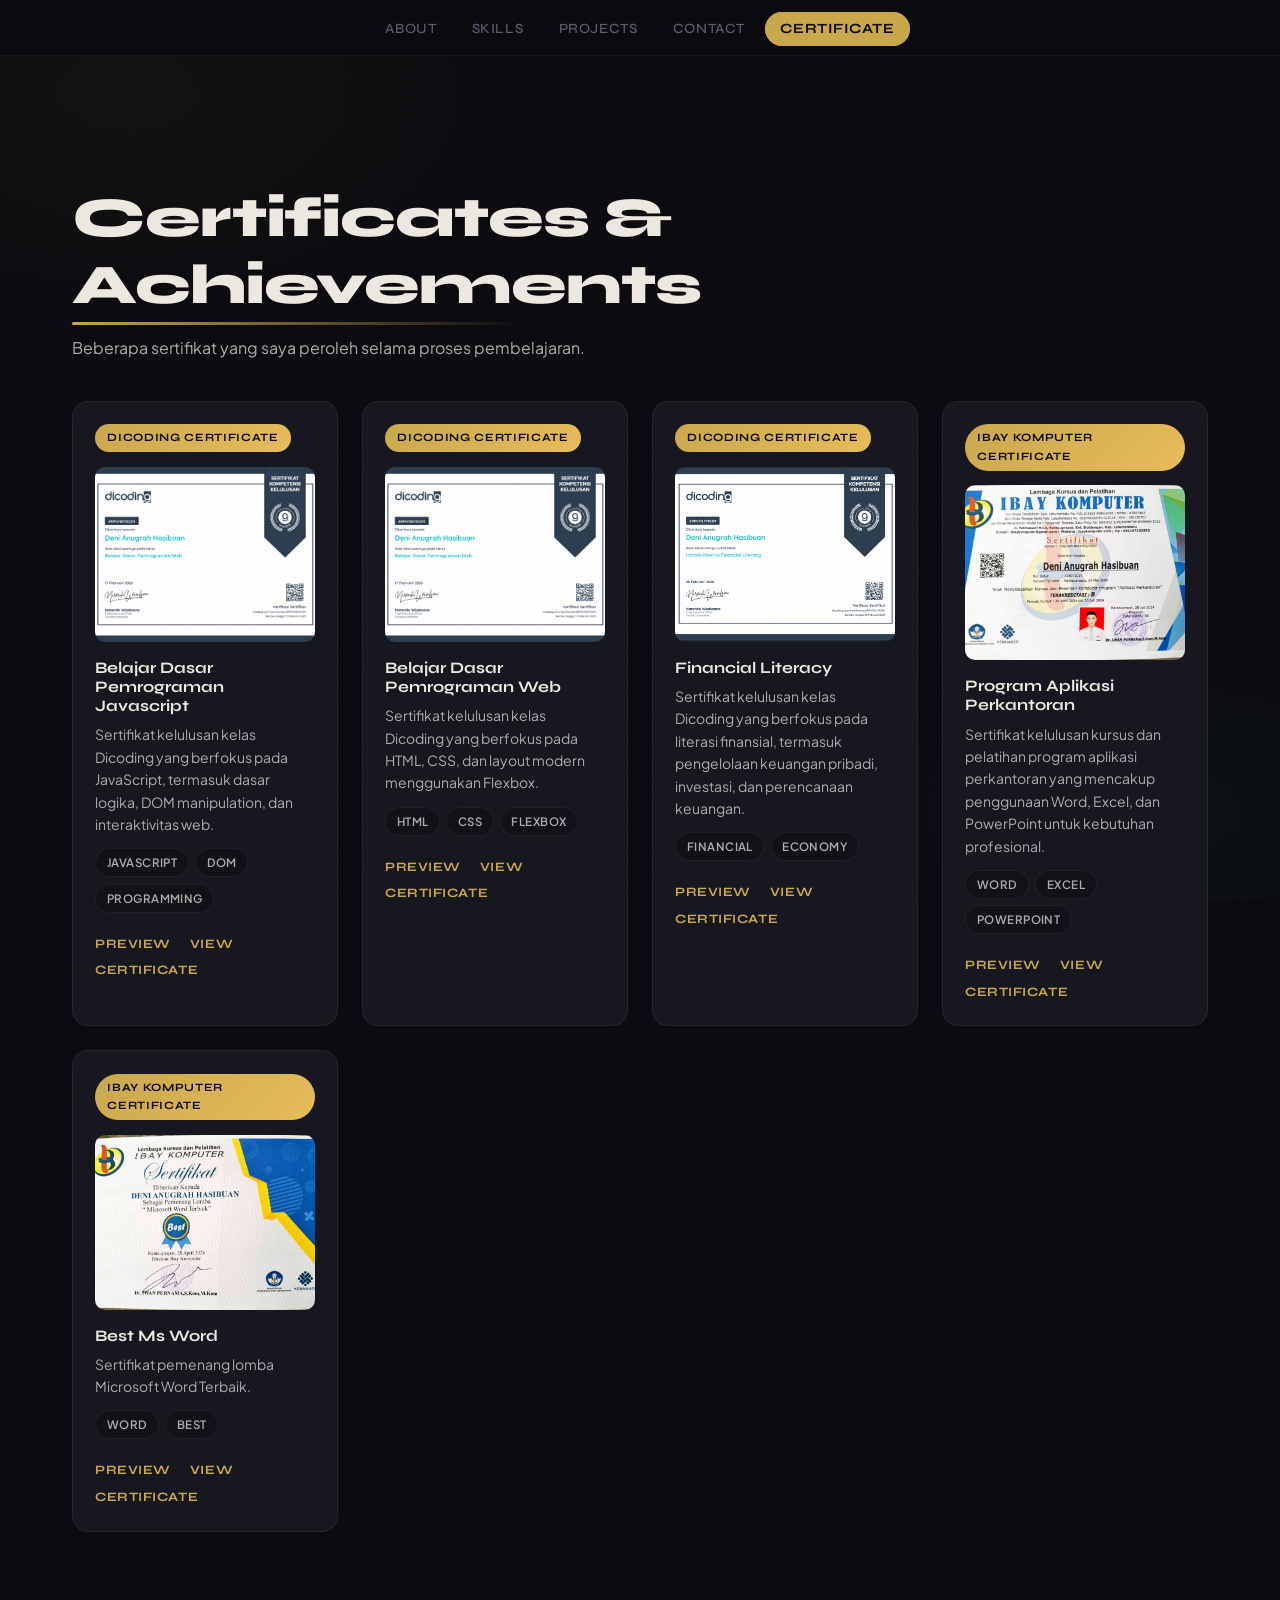
==== certificate.html @ 4c640ea8 "undo" ====
<!DOCTYPE html>
<html lang="id">
  <head>
    <meta charset="utf-8" />
    <meta name="viewport" content="width=device-width, initial-scale=1.0" />
    <title>Certificate | Deni</title>
    <link rel="stylesheet" href="css/app.css" />
    <link rel="preconnect" href="https://fonts.googleapis.com">
    <link rel="preconnect" href="https://fonts.gstatic.com" crossorigin>
    <link href="https://fonts.googleapis.com/css2?family=Syne:wght@400;500;600;700;800&family=Plus+Jakarta+Sans:wght@300;400;500;600&display=swap" rel="stylesheet">
    <link rel="stylesheet" href="https://cdnjs.cloudflare.com/ajax/libs/font-awesome/5.15.4/css/all.min.css">
  </head>
  <body>
    <header class="navbar-wrapper">
      <div class="navbar-container">
        <nav class="nav-list">
          <ul>
            <li><a href="index.html">About</a></li>
            <li><a href="skills.html">Skills</a></li>
            <li><a href="projects.html">Projects</a></li>
            <li><a href="contact.html">Contact</a></li>
            <li><a href="certificate.html" class="active">Certificate</a></li>
          </ul>
        </nav>
      </div>
    </header>

    <main>
      <section class="certificates">
        <h2>Certificates &amp; Achievements</h2>
        <p class="section-desc">
          Beberapa sertifikat yang saya peroleh selama proses pembelajaran.
        </p>

        <div class="certificate-container">

          <div class="certificate-card">
            <span class="certificate-badge">Dicoding Certificate</span>
            <img src="img/webdasar.png" alt="Certificate Preview">
            <h3>Belajar Dasar Pemrograman Javascript</h3>
            <p>Sertifikat kelulusan kelas Dicoding yang berfokus pada JavaScript, termasuk dasar logika, DOM manipulation, dan interaktivitas web.</p>
            <div class="certificate-tags">
              <span>JavaScript</span><span>DOM</span><span>Programming</span>
            </div>
            <div class="certificate-links">
              <a href="img/js.png" class="preview-btn">Preview</a>
              <a href="https://drive.google.com/file/d/1rXgmAKYV36vcURq58FsbIqPUbqJg4iiN/view?usp=drive_link" target="_blank">View Certificate</a>
            </div>
          </div>

          <div class="certificate-card">
            <span class="certificate-badge">Dicoding Certificate</span>
            <img src="img/webdasar.png" alt="Certificate Preview">
            <h3>Belajar Dasar Pemrograman Web</h3>
            <p>Sertifikat kelulusan kelas Dicoding yang berfokus pada HTML, CSS, dan layout modern menggunakan Flexbox.</p>
            <div class="certificate-tags">
              <span>HTML</span><span>CSS</span><span>Flexbox</span>
            </div>
            <div class="certificate-links">
              <a href="img/webdasar.png" class="preview-btn">Preview</a>
              <a href="https://drive.google.com/file/d/1mfaES-LrSpHyaM1gGZQ5fhZFaLqU7b7v/view?usp=drive_link" target="_blank">View Certificate</a>
            </div>
          </div>

          <div class="certificate-card">
            <span class="certificate-badge">Dicoding Certificate</span>
            <img src="img/finansial.png" alt="Certificate Preview">
            <h3>Financial Literacy</h3>
            <p>Sertifikat kelulusan kelas Dicoding yang berfokus pada literasi finansial, termasuk pengelolaan keuangan pribadi, investasi, dan perencanaan keuangan.</p>
            <div class="certificate-tags">
              <span>Financial</span><span>Economy</span>
            </div>
            <div class="certificate-links">
              <a href="img/finansial.png" class="preview-btn">Preview</a>
              <a href="https://drive.google.com/file/d/183cZ3pw1QHIpmHFEaImYPlVBOEbIl8Od/view?usp=drive_link" target="_blank">View Certificate</a>
            </div>
          </div>

          <div class="certificate-card">
            <span class="certificate-badge">Ibay Komputer Certificate</span>
            <img src="img/ibay.jpeg" alt="Certificate Preview">
            <h3>Program Aplikasi Perkantoran</h3>
            <p>Sertifikat kelulusan kursus dan pelatihan program aplikasi perkantoran yang mencakup penggunaan Word, Excel, dan PowerPoint untuk kebutuhan profesional.</p>
            <div class="certificate-tags">
              <span>Word</span><span>Excel</span><span>PowerPoint</span>
            </div>
            <div class="certificate-links">
              <a href="img/ibay.jpeg" class="preview-btn">Preview</a>
              <a href="https://drive.google.com/file/d/1mfaES-LrSpHyaM1gGZQ5fhZFaLqU7b7v/view?usp=drive_link" target="_blank">View Certificate</a>
            </div>
          </div>

          <div class="certificate-card">
            <span class="certificate-badge">Ibay Komputer Certificate</span>
            <img src="img/word.jpeg" alt="Certificate Preview">
            <h3>Best Ms Word</h3>
            <p>Sertifikat pemenang lomba Microsoft Word Terbaik.</p>
            <div class="certificate-tags">
              <span>Word</span><span>Best</span>
            </div>
            <div class="certificate-links">
              <a href="img/word.jpeg" class="preview-btn">Preview</a>
              <a href="https://drive.google.com/file/d/1YjQuVKYsN7sG2i11h0SEg3BwDkLAnqAS/view?usp=drive_link" target="_blank">View Certificate</a>
            </div>
          </div>

        </div>
      </section>
    </main>

    <!-- MODAL CERTIFICATE PREVIEW -->
    <div class="certificate-modal" id="certificateModal">
      <div class="modal-overlay"></div>
      <div class="modal-content">
        <span class="modal-close">&times;</span>
        <img id="modalImage" src="" alt="Certificate Preview">
      </div>
    </div>

    <script>
      window.addEventListener("scroll", () => {
        document.querySelector(".navbar-wrapper")
          .classList.toggle("scrolled", window.scrollY > 10);
      });

      const modal       = document.getElementById("certificateModal");
      const modalImg    = document.getElementById("modalImage");
      const previewBtns = document.querySelectorAll(".preview-btn");
      const closeBtn    = document.querySelector(".modal-close");
      const overlay     = document.querySelector(".modal-overlay");

      previewBtns.forEach(btn => {
        btn.addEventListener("click", function(e) {
          e.preventDefault();
          modalImg.src = this.getAttribute("href");
          modal.classList.add("show");
        });
      });

      function closeModal() { modal.classList.remove("show"); }
      closeBtn.addEventListener("click", closeModal);
      overlay.addEventListener("click", closeModal);
      document.addEventListener("keydown", e => { if (e.key === "Escape") closeModal(); });
    </script>
  </body>
</html>
---- css/app.css ----
/* ============================================================
   DARK EDITORIAL PORTFOLIO — Deni Anugrah
   Theme : Dark Studio × Warm Gold × Artistic
   Fonts : Syne (display) + Plus Jakarta Sans (body)
============================================================ */

/* ── CSS VARIABLES ── */
:root {
  --bg:           #0b0b10;
  --surface:      #111118;
  --card:         #17171f;
  --card-hover:   #1e1e28;
  --border:       rgba(255,255,255,0.06);
  --border-acc:   rgba(201,168,76,0.35);
  --accent:       #c9a84c;
  --accent-dim:   rgba(201,168,76,0.08);
  --accent-glow:  rgba(201,168,76,0.18);
  --teal:         #4fd1c5;
  --teal-dim:     rgba(79,209,197,0.08);
  --text:         #ece8df;
  --text-body:    #b0acaa;
  --muted:        #5e5e72;
  --white:        #ffffff;
  --radius-sm:    10px;
  --radius:       16px;
  --radius-lg:    24px;
  --ease:         cubic-bezier(0.4, 0, 0.2, 1);
  --transition:   0.3s var(--ease);
  --shadow-card:  0 4px 24px rgba(0,0,0,0.45);
  --shadow-hover: 0 16px 48px rgba(0,0,0,0.6), 0 0 0 1px var(--border-acc);
}

/* ── RESET ── */
*, *::before, *::after {
  box-sizing: border-box;
  margin: 0;
  padding: 0;
}

/* ── BASE ── */
html {
  scroll-behavior: smooth;
}

body {
  font-family: 'Plus Jakarta Sans', sans-serif;
  background-color: var(--bg);
  color: var(--text);
  line-height: 1.65;
  min-height: 100vh;
  display: flex;
  flex-direction: column;
  position: relative;
  overflow-x: hidden;
}

/* Background atmospheric glow */
body::before {
  content: "";
  position: fixed;
  inset: 0;
  background:
    radial-gradient(ellipse 60% 50% at 10% 10%, rgba(201,168,76,0.05) 0%, transparent 60%),
    radial-gradient(ellipse 50% 40% at 90% 90%, rgba(79,209,197,0.04) 0%, transparent 55%);
  pointer-events: none;
  z-index: 0;
}

body::after {
  content: "";
  position: fixed;
  inset: 0;
  background-image: url("data:image/svg+xml,%3Csvg width='200' height='200' xmlns='http://www.w3.org/2000/svg'%3E%3Cfilter id='noise'%3E%3CfeTurbulence type='fractalNoise' baseFrequency='0.85' numOctaves='4' stitchTiles='stitch'/%3E%3C/filter%3E%3Crect width='100%25' height='100%25' filter='url(%23noise)' opacity='0.025'/%3E%3C/svg%3E");
  pointer-events: none;
  z-index: 0;
  opacity: 0.4;
}

/* ── TYPOGRAPHY ── */
h1, h2, h3, h4 {
  font-family: 'Syne', sans-serif;
  color: var(--text);
  line-height: 1.2;
}

a {
  color: inherit;
  text-decoration: none;
}

img {
  display: block;
  max-width: 100%;
}

/* ── NAVBAR ── */
header.navbar-wrapper {
  position: sticky;
  top: 0;
  z-index: 9999;
  background: rgba(11,11,16,0.80);
  backdrop-filter: blur(20px);
  -webkit-backdrop-filter: blur(20px);
  border-bottom: 1px solid var(--border);
  transition: box-shadow var(--transition), border-color var(--transition);
}

header.navbar-wrapper.scrolled {
  border-bottom-color: rgba(201,168,76,0.12);
  box-shadow: 0 8px 32px rgba(0,0,0,0.5);
}

.navbar-container {
  width: 100%;
  max-width: 1200px;
  margin-inline: auto;
  padding: 0.9rem 2rem;
  display: flex;
  justify-content: center;
  align-items: center;
}

.nav-list ul {
  display: flex;
  gap: 0.3rem;
  list-style: none;
  flex-wrap: wrap;
  justify-content: center;
}

.nav-list li a {
  font-family: 'Syne', sans-serif;
  font-size: 0.88rem;
  font-weight: 500;
  letter-spacing: 0.04em;
  text-transform: uppercase;
  color: var(--muted);
  padding: 0.45rem 0.9rem;
  border-radius: 999px;
  border: 1px solid transparent;
  transition: all var(--transition);
}

.nav-list li a:hover {
  color: var(--accent);
  border-color: var(--border-acc);
  background: var(--accent-dim);
}

.nav-list li a.active {
  color: var(--bg);
  background: var(--accent);
  border-color: var(--accent);
  font-weight: 700;
}

/* ── MAIN LAYOUT ── */
main {
  flex: 1;
  width: 100%;
  max-width: 1200px;
  margin-inline: auto;
  padding: 2rem 2rem 4rem;
  padding-top: 5rem;
  position: relative;
  z-index: 1;
}

/* ── SECTION HEADERS ── */
.section-title {
  display: inline-block;
}

.projects h2,
.skills h2,
.contact h2,
.certificates h2 {
  font-family: 'Syne', sans-serif;
  font-size: clamp(2.4rem, 5vw, 3.5rem);
  font-weight: 800;
  letter-spacing: -0.02em;
  color: var(--text);
  margin-bottom: 0.4rem;
  position: relative;
  display: inline-block;
}

.projects h2::after,
.skills h2::after,
.contact h2::after,
.certificates h2::after {
  content: "";
  position: absolute;
  left: 0;
  bottom: -6px;
  width: 40%;
  height: 3px;
  background: linear-gradient(90deg, var(--accent), transparent);
  border-radius: 2px;
}


/* ── HERO SECTION ── */
.content {
  display: flex;
  align-items: center;
  gap: 4rem;
  min-height: 75vh;
  padding-block: 2rem;
}

.content-description {
  flex: 1.1;
  display: flex;
  flex-direction: column;
  gap: 1.4rem;
  animation: fadeUp 0.8s var(--ease) both;
}

.content-description .title {
  font-family: 'Syne', sans-serif;
  font-size: clamp(2.4rem, 4.5vw, 3.6rem);
  font-weight: 800;
  letter-spacing: -0.03em;
  line-height: 1.1;
  color: var(--text);
}

.content-description .title span {
  display: block;
  font-size: clamp(1.1rem, 2.2vw, 1.45rem);
  font-weight: 500;
  font-family: 'Plus Jakarta Sans', sans-serif;
  color: var(--accent);
  letter-spacing: 0.01em;
  margin-top: 0.5rem;
  padding: 0.4rem 1rem;
  background: var(--accent-dim);
  border: 1px solid var(--border-acc);
  border-radius: var(--radius-sm);
  width: fit-content;
}

.content-description p {
  color: var(--text-body);
  font-size: 1.05rem;
  line-height: 1.75;
  max-width: 480px;
}

.btn-primary {
  display: inline-flex;
  align-items: center;
  gap: 0.6rem;
  padding: 0.8rem 2rem;
  border-radius: var(--radius-sm);
  background: transparent;
  color: var(--accent);
  font-family: 'Syne', sans-serif;
  font-weight: 600;
  font-size: 0.95rem;
  letter-spacing: 0.04em;
  text-transform: uppercase;
  border: 1.5px solid var(--accent);
  transition: all var(--transition);
  width: fit-content;
}

.btn-primary::after {
  content: "→";
  transition: transform var(--transition);
}

.btn-primary:hover {
  background: var(--accent);
  color: var(--bg);
  box-shadow: 0 0 30px var(--accent-glow);
  transform: translateY(-2px);
}

.btn-primary:hover::after {
  transform: translateX(4px);
}

.content-image {
  flex: 0.9;
  display: flex;
  justify-content: center;
  align-items: center;
  animation: fadeUp 0.8s 0.15s var(--ease) both;
}

.content-image img {
  width: 340px;
  height: 340px;
  object-fit: cover;
  border-radius: 40% 60% 55% 45% / 45% 40% 60% 55%;
  border: 2px solid rgba(201,168,76,0.3);
  box-shadow:
    0 0 0 8px rgba(201,168,76,0.05),
    0 0 80px rgba(201,168,76,0.12),
    var(--shadow-card);
  animation: float 6s ease-in-out infinite;
}

@keyframes float {
  0%, 100% { transform: translateY(0px); }
  50%       { transform: translateY(-14px); }
}

@keyframes fadeUp {
  from {
    opacity: 0;
    transform: translateY(28px);
  }
  to {
    opacity: 1;
    transform: translateY(0);
  }
}

/* ── SOCIAL MEDIA SIDEBAR ── */
aside {
  position: fixed;
  right: 0;
  top: 50%;
  transform: translateY(-50%);
  z-index: 100;
}

.social-media ul {
  background: var(--surface);
  border: 1px solid var(--border);
  border-right: none;
  padding: 1rem 0.65rem;
  border-radius: var(--radius-sm) 0 0 var(--radius-sm);
  display: flex;
  flex-direction: column;
  gap: 1.1rem;
  list-style: none;
}

.social-media li a {
  color: var(--muted);
  font-size: 1.15rem;
  transition: color var(--transition);
  display: block;
}

.social-media li a:hover {
  color: var(--accent);
}

/* ── SKILLS SECTION ── */
.skills {
  padding: 3rem 0;
  text-align: center;
}

.skills h2 {
  margin-bottom: 3rem;
}

.skills-container {
  display: grid;
  grid-template-columns: repeat(auto-fit, minmax(220px, 1fr));
  gap: 1.2rem;
  max-width: 1000px;
  margin: auto;
  text-align: left;
}

.skill-card {
  background: var(--card);
  border: 1px solid var(--border);
  border-radius: var(--radius);
  padding: 1.5rem;
  cursor: pointer;
  transition: all var(--transition);
  position: relative;
  overflow: hidden;
}

.skill-card::before {
  content: "";
  position: absolute;
  left: 0;
  top: 0;
  bottom: 0;
  width: 3px;
  background: var(--accent);
  opacity: 0;
  transition: opacity var(--transition);
}

.skill-card:hover {
  background: var(--card-hover);
  border-color: var(--border-acc);
  box-shadow: var(--shadow-hover);
  transform: translateY(-4px);
}

.skill-card:hover::before {
  opacity: 1;
}

.skill-card h3 {
  font-family: 'Syne', sans-serif;
  font-size: 1rem;
  font-weight: 700;
  color: var(--text);
  margin-bottom: 0.5rem;
  letter-spacing: 0.01em;
}

.skill-card p {
  font-size: 0.88rem;
  color: var(--text-body);
  line-height: 1.6;
}

/* ── PROJECTS SECTION ── */
.projects {
  padding: 3rem 0;
  text-align: center;
}

.projects h2 {
  margin-bottom: 3rem;
}

.project-category {
  margin-bottom: 4rem;
  text-align: left;
}

.project-category h3,
.project-category h4 {
  font-family: 'Syne', sans-serif;
  font-size: 1.1rem;
  font-weight: 700;
  letter-spacing: 0.1em;
  text-transform: uppercase;
  color: var(--accent);
  margin-bottom: 1.5rem;
  display: flex;
  align-items: center;
  gap: 0.8rem;
}

.project-category h3::before,
.project-category h4::before {
  content: "";
  display: inline-block;
  width: 28px;
  height: 2px;
  background: var(--accent);
  border-radius: 2px;
  flex-shrink: 0;
}

.projects-container {
  display: grid;
  grid-template-columns: repeat(auto-fit, minmax(260px, 1fr));
  gap: 1.5rem;
  max-width: 1100px;
}

.project-card {
  background: var(--card);
  border: 1px solid var(--border);
  border-radius: var(--radius);
  padding: 1.4rem;
  transition: all var(--transition);
  position: relative;
  overflow: hidden;
  text-align: left;
}

.project-card::after {
  content: "";
  position: absolute;
  inset: 0;
  background: linear-gradient(135deg, var(--accent-dim) 0%, transparent 60%);
  opacity: 0;
  transition: opacity var(--transition);
  pointer-events: none;
}

.project-card:hover {
  border-color: var(--border-acc);
  transform: translateY(-6px);
  box-shadow: var(--shadow-hover);
}

.project-card:hover::after {
  opacity: 1;
}

.project-card .img-wrapper {
  border-radius: var(--radius-sm);
  overflow: hidden;
  margin-bottom: 1.1rem;
  height: 170px;
}

.project-card img {
  width: 100%;
  height: 100%;
  object-fit: cover;
  border-radius: var(--radius-sm);
  transition: transform 0.5s var(--ease);
}

.project-card:hover img {
  transform: scale(1.06);
}

.project-card h4 {
  font-family: 'Syne', sans-serif;
  font-size: 1rem;
  font-weight: 700;
  color: var(--text);
  margin-bottom: 0.5rem;
}

.project-card p {
  font-size: 0.875rem;
  color: var(--text-body);
  line-height: 1.6;
}

.project-tags {
  display: flex;
  flex-wrap: wrap;
  gap: 0.4rem;
  margin: 0.9rem 0;
}

.project-tags span {
  background: var(--surface);
  border: 1px solid var(--border);
  color: var(--text-body);
  font-size: 0.72rem;
  font-weight: 600;
  letter-spacing: 0.04em;
  text-transform: uppercase;
  padding: 0.25rem 0.65rem;
  border-radius: 999px;
}

.project-links {
  display: flex;
  gap: 1.2rem;
  margin-top: 0.8rem;
}

.project-links a {
  font-family: 'Syne', sans-serif;
  font-size: 0.82rem;
  font-weight: 700;
  letter-spacing: 0.04em;
  text-transform: uppercase;
  color: var(--accent);
  position: relative;
  transition: color var(--transition);
}

.project-links a::after {
  content: "";
  position: absolute;
  left: 0;
  bottom: -2px;
  width: 0;
  height: 1.5px;
  background: var(--accent);
  transition: width var(--transition);
}

.project-links a:hover::after {
  width: 100%;
}

/* ── CONTACT SECTION ── */
.contact {
  padding: 3rem 0;
  text-align: center;
}

.contact h2 {
  margin-bottom: 0.8rem;
}

.contact-desc {
  color: var(--text-body);
  margin-bottom: 3rem;
  max-width: 500px;
  margin-inline: auto;
  margin-top: 1rem;
  font-size: 1rem;
}

.contact-container {
  display: grid;
  grid-template-columns: repeat(auto-fit, minmax(220px, 1fr));
  gap: 1.2rem;
  max-width: 900px;
  margin: auto;
  text-align: left;
}

.contact-card {
  background: var(--card);
  border: 1px solid var(--border);
  border-radius: var(--radius);
  padding: 1.6rem;
  text-decoration: none;
  display: block;
  transition: all var(--transition);
  position: relative;
  overflow: hidden;
}

.contact-card::before {
  content: "";
  position: absolute;
  bottom: 0;
  left: 0;
  right: 0;
  height: 2px;
  background: linear-gradient(90deg, var(--accent), var(--teal));
  transform: scaleX(0);
  transform-origin: left;
  transition: transform var(--transition);
}

.contact-card:hover {
  background: var(--card-hover);
  border-color: var(--border-acc);
  transform: translateY(-5px);
  box-shadow: var(--shadow-hover);
}

.contact-card:hover::before {
  transform: scaleX(1);
}

.contact-card h3 {
  font-family: 'Syne', sans-serif;
  font-size: 0.8rem;
  font-weight: 700;
  letter-spacing: 0.1em;
  text-transform: uppercase;
  color: var(--accent);
  margin-bottom: 0.5rem;
}

.contact-card p {
  font-size: 0.875rem;
  color: var(--text-body);
  word-break: break-word;
}

/* ── CERTIFICATE SECTION ── */
.certificates {
  padding: 3rem 0;
}

.certificates h2 {
  margin-bottom: 0.5rem;
  display: block;
}

.section-desc {
  color: var(--text-body);
  margin-bottom: 2.5rem;
  margin-top: 1rem;
}

.certificate-container {
  display: grid;
  grid-template-columns: repeat(auto-fit, minmax(260px, 1fr));
  gap: 1.5rem;
}

.certificate-card {
  background: var(--card);
  border: 1px solid var(--border);
  border-radius: var(--radius);
  padding: 1.4rem;
  transition: all var(--transition);
  position: relative;
  overflow: hidden;
}

.certificate-card:hover {
  border-color: var(--border-acc);
  transform: translateY(-6px);
  box-shadow: var(--shadow-hover);
}

.certificate-card img {
  width: 100%;
  height: 175px;
  object-fit: cover;
  border-radius: var(--radius-sm);
  margin-bottom: 1rem;
  transition: transform 0.5s var(--ease);
}

.certificate-card:hover img {
  transform: scale(1.04);
}

.certificate-badge {
  display: inline-block;
  padding: 0.3rem 0.75rem;
  font-family: 'Syne', sans-serif;
  font-size: 0.7rem;
  font-weight: 700;
  letter-spacing: 0.06em;
  text-transform: uppercase;
  border-radius: 999px;
  background: linear-gradient(135deg, var(--accent), #e8bc5a);
  color: var(--bg);
  margin-bottom: 0.9rem;
  display: block;
  width: fit-content;
}

.certificate-card h3 {
  font-family: 'Syne', sans-serif;
  font-size: 1rem;
  font-weight: 700;
  color: var(--text);
  margin-bottom: 0.5rem;
}

.certificate-card p {
  font-size: 0.875rem;
  color: var(--text-body);
  line-height: 1.6;
  margin-bottom: 0.8rem;
}

.certificate-tags {
  display: flex;
  flex-wrap: wrap;
  gap: 0.4rem;
  margin-bottom: 1rem;
}

.certificate-tags span {
  background: var(--surface);
  border: 1px solid var(--border);
  color: var(--text-body);
  font-size: 0.72rem;
  font-weight: 600;
  letter-spacing: 0.04em;
  text-transform: uppercase;
  padding: 0.25rem 0.65rem;
  border-radius: 999px;
}

.certificate-links a {
  font-family: 'Syne', sans-serif;
  font-size: 0.8rem;
  font-weight: 700;
  letter-spacing: 0.04em;
  text-transform: uppercase;
  color: var(--accent);
  margin-right: 1rem;
  position: relative;
  transition: color var(--transition);
}

.certificate-links a::after {
  content: "";
  position: absolute;
  left: 0;
  bottom: -2px;
  width: 0;
  height: 1.5px;
  background: var(--accent);
  transition: width var(--transition);
}

.certificate-links a:hover::after {
  width: 100%;
}

/* ── MODAL ── */
.certificate-modal {
  position: fixed;
  inset: 0;
  display: none;
  justify-content: center;
  align-items: center;
  z-index: 99999;
}

.modal-overlay {
  position: absolute;
  inset: 0;
  background: rgba(0,0,0,0.75);
  backdrop-filter: blur(8px);
  opacity: 0;
  transition: opacity 0.3s var(--ease);
}

.modal-content {
  position: relative;
  background: var(--card);
  border: 1px solid var(--border-acc);
  padding: 1.2rem;
  border-radius: var(--radius-lg);
  max-width: 90%;
  max-height: 85%;
  transform: scale(0.9);
  opacity: 0;
  transition: all 0.3s var(--ease);
  box-shadow: 0 30px 80px rgba(0,0,0,0.6), 0 0 0 1px var(--border-acc);
}

.modal-content img {
  width: 100%;
  max-height: 75vh;
  object-fit: contain;
  border-radius: var(--radius-sm);
}

.modal-close {
  position: absolute;
  top: 10px;
  right: 16px;
  font-size: 1.6rem;
  cursor: pointer;
  color: var(--muted);
  transition: color var(--transition);
  font-family: sans-serif;
  line-height: 1;
}

.modal-close:hover {
  color: var(--accent);
}

.certificate-modal.show {
  display: flex;
}

.certificate-modal.show .modal-overlay {
  opacity: 1;
}

.certificate-modal.show .modal-content {
  transform: scale(1);
  opacity: 1;
}

/* ── STAGGER ANIMATIONS ── */
.skill-card,
.project-card,
.contact-card,
.certificate-card {
  animation: fadeUp 0.5s var(--ease) both;
}

.skill-card:nth-child(1)  { animation-delay: 0.05s; }
.skill-card:nth-child(2)  { animation-delay: 0.10s; }
.skill-card:nth-child(3)  { animation-delay: 0.15s; }
.skill-card:nth-child(4)  { animation-delay: 0.20s; }
.skill-card:nth-child(5)  { animation-delay: 0.25s; }
.skill-card:nth-child(6)  { animation-delay: 0.30s; }
.skill-card:nth-child(7)  { animation-delay: 0.35s; }
.skill-card:nth-child(8)  { animation-delay: 0.40s; }
.skill-card:nth-child(9)  { animation-delay: 0.45s; }
.skill-card:nth-child(10) { animation-delay: 0.50s; }
.skill-card:nth-child(11) { animation-delay: 0.55s; }
.skill-card:nth-child(12) { animation-delay: 0.60s; }

.project-card:nth-child(1) { animation-delay: 0.05s; }
.project-card:nth-child(2) { animation-delay: 0.10s; }
.project-card:nth-child(3) { animation-delay: 0.15s; }
.project-card:nth-child(4) { animation-delay: 0.20s; }
.project-card:nth-child(5) { animation-delay: 0.25s; }
.project-card:nth-child(6) { animation-delay: 0.30s; }

.contact-card:nth-child(1) { animation-delay: 0.05s; }
.contact-card:nth-child(2) { animation-delay: 0.10s; }
.contact-card:nth-child(3) { animation-delay: 0.15s; }
.contact-card:nth-child(4) { animation-delay: 0.20s; }

.certificate-card:nth-child(1) { animation-delay: 0.05s; }
.certificate-card:nth-child(2) { animation-delay: 0.10s; }
.certificate-card:nth-child(3) { animation-delay: 0.15s; }
.certificate-card:nth-child(4) { animation-delay: 0.20s; }
.certificate-card:nth-child(5) { animation-delay: 0.25s; }

/* ── RESPONSIVE ── */
@media screen and (max-width: 768px) {
  main {
    padding: 1.2rem 1.2rem 3rem;
    padding-top: 3rem;
  }

  .content {
    flex-direction: column-reverse;
    text-align: center;
    gap: 2.5rem;
    min-height: auto;
    padding-block: 1rem;
  }

  .content-description {
    align-items: center;
  }

  .content-description .title span {
    margin-inline: auto;
  }

  .content-description p {
    text-align: center;
  }

  .content-image img {
    width: 240px;
    height: 240px;
  }

  aside {
    display: none;
  }

  .nav-list ul {
    gap: 0.25rem;
  }

  .nav-list li a {
    font-size: 0.78rem;
    padding: 0.35rem 0.7rem;
  }

  .projects h2,
  .skills h2,
  .contact h2,
  .certificates h2 {
    font-size: 2rem;
  }

  .project-category {
    text-align: left;
  }

  .skills-container,
  .projects-container,
  .contact-container,
  .certificate-container {
    grid-template-columns: 1fr;
  }
}

@media screen and (max-width: 480px) {
  .navbar-container {
    padding: 0.7rem 1rem;
  }
}
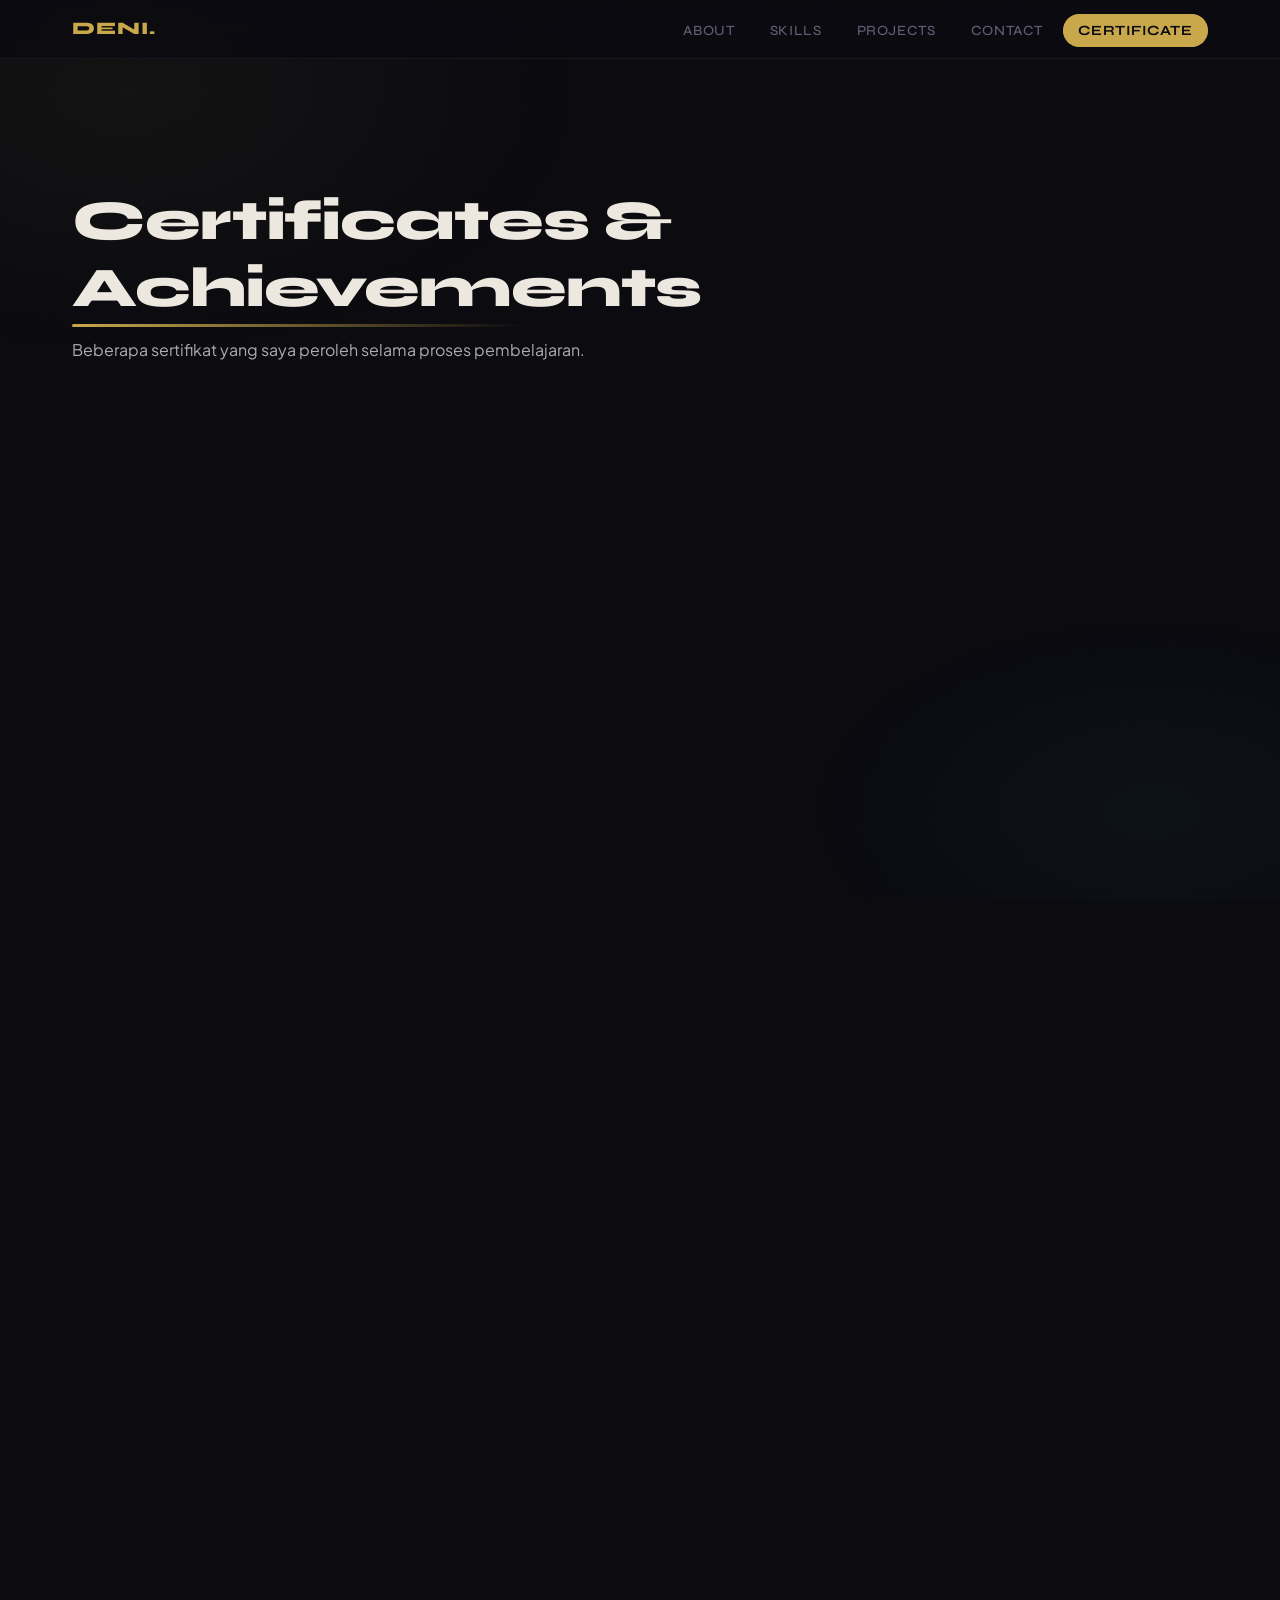
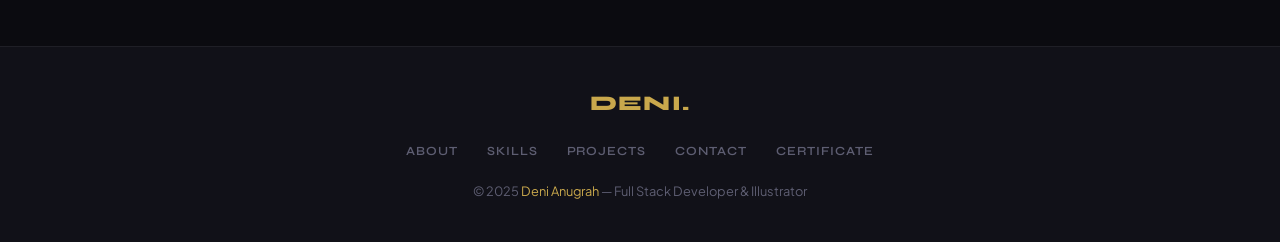
==== commit 29644e49: "try again" ====
--- a/certificate.html
+++ b/certificate.html
@@ -13,6 +13,8 @@
   <body>
     <header class="navbar-wrapper">
       <div class="navbar-container">
+        <a href="index.html" class="navbar-logo">DENI.</a>
+        <button class="hamburger" aria-label="Toggle navigation"><span></span><span></span><span></span></button>
         <nav class="nav-list">
           <ul>
             <li><a href="index.html">About</a></li>
@@ -24,14 +26,10 @@
         </nav>
       </div>
     </header>
-
     <main>
       <section class="certificates">
         <h2>Certificates &amp; Achievements</h2>
-        <p class="section-desc">
-          Beberapa sertifikat yang saya peroleh selama proses pembelajaran.
-        </p>
-
+        <p class="section-desc">Beberapa sertifikat yang saya peroleh selama proses pembelajaran.</p>
         <div class="certificate-container">
 
           <div class="certificate-card">
@@ -39,9 +37,7 @@
             <img src="img/webdasar.png" alt="Certificate Preview">
             <h3>Belajar Dasar Pemrograman Javascript</h3>
             <p>Sertifikat kelulusan kelas Dicoding yang berfokus pada JavaScript, termasuk dasar logika, DOM manipulation, dan interaktivitas web.</p>
-            <div class="certificate-tags">
-              <span>JavaScript</span><span>DOM</span><span>Programming</span>
-            </div>
+            <div class="certificate-tags"><span>JavaScript</span><span>DOM</span><span>Programming</span></div>
             <div class="certificate-links">
               <a href="img/js.png" class="preview-btn">Preview</a>
               <a href="https://drive.google.com/file/d/1rXgmAKYV36vcURq58FsbIqPUbqJg4iiN/view?usp=drive_link" target="_blank">View Certificate</a>
@@ -53,9 +49,7 @@
             <img src="img/webdasar.png" alt="Certificate Preview">
             <h3>Belajar Dasar Pemrograman Web</h3>
             <p>Sertifikat kelulusan kelas Dicoding yang berfokus pada HTML, CSS, dan layout modern menggunakan Flexbox.</p>
-            <div class="certificate-tags">
-              <span>HTML</span><span>CSS</span><span>Flexbox</span>
-            </div>
+            <div class="certificate-tags"><span>HTML</span><span>CSS</span><span>Flexbox</span></div>
             <div class="certificate-links">
               <a href="img/webdasar.png" class="preview-btn">Preview</a>
               <a href="https://drive.google.com/file/d/1mfaES-LrSpHyaM1gGZQ5fhZFaLqU7b7v/view?usp=drive_link" target="_blank">View Certificate</a>
@@ -67,26 +61,24 @@
             <img src="img/finansial.png" alt="Certificate Preview">
             <h3>Financial Literacy</h3>
             <p>Sertifikat kelulusan kelas Dicoding yang berfokus pada literasi finansial, termasuk pengelolaan keuangan pribadi, investasi, dan perencanaan keuangan.</p>
-            <div class="certificate-tags">
-              <span>Financial</span><span>Economy</span>
-            </div>
+            <div class="certificate-tags"><span>Financial</span><span>Economy</span></div>
             <div class="certificate-links">
               <a href="img/finansial.png" class="preview-btn">Preview</a>
               <a href="https://drive.google.com/file/d/183cZ3pw1QHIpmHFEaImYPlVBOEbIl8Od/view?usp=drive_link" target="_blank">View Certificate</a>
             </div>
           </div>
 
+          <!-- ✅ FIXED: Ibay Komputer sekarang punya link Drive sendiri (ganti dengan link aslinya nanti) -->
           <div class="certificate-card">
             <span class="certificate-badge">Ibay Komputer Certificate</span>
             <img src="img/ibay.jpeg" alt="Certificate Preview">
             <h3>Program Aplikasi Perkantoran</h3>
             <p>Sertifikat kelulusan kursus dan pelatihan program aplikasi perkantoran yang mencakup penggunaan Word, Excel, dan PowerPoint untuk kebutuhan profesional.</p>
-            <div class="certificate-tags">
-              <span>Word</span><span>Excel</span><span>PowerPoint</span>
-            </div>
+            <div class="certificate-tags"><span>Word</span><span>Excel</span><span>PowerPoint</span></div>
             <div class="certificate-links">
               <a href="img/ibay.jpeg" class="preview-btn">Preview</a>
-              <a href="https://drive.google.com/file/d/1mfaES-LrSpHyaM1gGZQ5fhZFaLqU7b7v/view?usp=drive_link" target="_blank">View Certificate</a>
+              <!-- TODO: Ganti link di bawah ini dengan link Google Drive sertifikat Ibay Komputer yang benar -->
+              <a href="#" target="_blank">View Certificate</a>
             </div>
           </div>
 
@@ -95,9 +87,7 @@
             <img src="img/word.jpeg" alt="Certificate Preview">
             <h3>Best Ms Word</h3>
             <p>Sertifikat pemenang lomba Microsoft Word Terbaik.</p>
-            <div class="certificate-tags">
-              <span>Word</span><span>Best</span>
-            </div>
+            <div class="certificate-tags"><span>Word</span><span>Best</span></div>
             <div class="certificate-links">
               <a href="img/word.jpeg" class="preview-btn">Preview</a>
               <a href="https://drive.google.com/file/d/1YjQuVKYsN7sG2i11h0SEg3BwDkLAnqAS/view?usp=drive_link" target="_blank">View Certificate</a>
@@ -108,7 +98,7 @@
       </section>
     </main>
 
-    <!-- MODAL CERTIFICATE PREVIEW -->
+    <!-- MODAL -->
     <div class="certificate-modal" id="certificateModal">
       <div class="modal-overlay"></div>
       <div class="modal-content">
@@ -117,12 +107,18 @@
       </div>
     </div>
 
+    <footer class="site-footer">
+      <div class="footer-inner">
+        <div class="footer-logo">DENI.</div>
+        <nav class="footer-links">
+          <a href="index.html">About</a><a href="skills.html">Skills</a><a href="projects.html">Projects</a><a href="contact.html">Contact</a><a href="certificate.html">Certificate</a>
+        </nav>
+        <p class="footer-copy">© 2025 <span>Deni Anugrah</span> — Full Stack Developer &amp; Illustrator</p>
+      </div>
+    </footer>
+
+    <script src="js/portfolio.js"></script>
     <script>
-      window.addEventListener("scroll", () => {
-        document.querySelector(".navbar-wrapper")
-          .classList.toggle("scrolled", window.scrollY > 10);
-      });
-
       const modal       = document.getElementById("certificateModal");
       const modalImg    = document.getElementById("modalImage");
       const previewBtns = document.querySelectorAll(".preview-btn");
--- a/css/app.css
+++ b/css/app.css
@@ -98,7 +98,7 @@
   position: sticky;
   top: 0;
   z-index: 9999;
-  background: rgba(11,11,16,0.80);
+  background: rgba(11,11,16,0.88);
   backdrop-filter: blur(20px);
   -webkit-backdrop-filter: blur(20px);
   border-bottom: 1px solid var(--border);
@@ -116,8 +116,61 @@
   margin-inline: auto;
   padding: 0.9rem 2rem;
   display: flex;
+  justify-content: space-between;
+  align-items: center;
+  position: relative;
+}
+
+.navbar-logo {
+  font-family: 'Syne', sans-serif;
+  font-weight: 800;
+  font-size: 1.1rem;
+  color: var(--accent);
+  letter-spacing: 0.05em;
+  text-decoration: none;
+}
+
+/* Hamburger button */
+.hamburger {
+  display: none;
+  flex-direction: column;
   justify-content: center;
-  align-items: center;
+  gap: 5px;
+  width: 36px;
+  height: 36px;
+  background: none;
+  border: 1px solid var(--border);
+  border-radius: var(--radius-sm);
+  cursor: pointer;
+  padding: 7px;
+  transition: border-color var(--transition);
+  z-index: 10001;
+}
+
+.hamburger:hover {
+  border-color: var(--border-acc);
+}
+
+.hamburger span {
+  display: block;
+  width: 100%;
+  height: 1.5px;
+  background: var(--text);
+  border-radius: 2px;
+  transition: all 0.3s var(--ease);
+  transform-origin: center;
+}
+
+/* Hamburger → X animation */
+.hamburger.open span:nth-child(1) {
+  transform: translateY(6.5px) rotate(45deg);
+}
+.hamburger.open span:nth-child(2) {
+  opacity: 0;
+  transform: scaleX(0);
+}
+.hamburger.open span:nth-child(3) {
+  transform: translateY(-6.5px) rotate(-45deg);
 }
 
 .nav-list ul {
@@ -139,6 +192,7 @@
   border-radius: 999px;
   border: 1px solid transparent;
   transition: all var(--transition);
+  white-space: nowrap;
 }
 
 .nav-list li a:hover {
@@ -858,47 +912,129 @@
   opacity: 1;
 }
 
-/* ── STAGGER ANIMATIONS ── */
+/* ── SCROLL-TRIGGERED ANIMATIONS (IntersectionObserver) ── */
+/* Cards start hidden; JS adds .visible when they enter viewport */
 .skill-card,
 .project-card,
 .contact-card,
 .certificate-card {
-  animation: fadeUp 0.5s var(--ease) both;
-}
-
-.skill-card:nth-child(1)  { animation-delay: 0.05s; }
-.skill-card:nth-child(2)  { animation-delay: 0.10s; }
-.skill-card:nth-child(3)  { animation-delay: 0.15s; }
-.skill-card:nth-child(4)  { animation-delay: 0.20s; }
-.skill-card:nth-child(5)  { animation-delay: 0.25s; }
-.skill-card:nth-child(6)  { animation-delay: 0.30s; }
-.skill-card:nth-child(7)  { animation-delay: 0.35s; }
-.skill-card:nth-child(8)  { animation-delay: 0.40s; }
-.skill-card:nth-child(9)  { animation-delay: 0.45s; }
-.skill-card:nth-child(10) { animation-delay: 0.50s; }
-.skill-card:nth-child(11) { animation-delay: 0.55s; }
-.skill-card:nth-child(12) { animation-delay: 0.60s; }
-
-.project-card:nth-child(1) { animation-delay: 0.05s; }
-.project-card:nth-child(2) { animation-delay: 0.10s; }
-.project-card:nth-child(3) { animation-delay: 0.15s; }
-.project-card:nth-child(4) { animation-delay: 0.20s; }
-.project-card:nth-child(5) { animation-delay: 0.25s; }
-.project-card:nth-child(6) { animation-delay: 0.30s; }
-
-.contact-card:nth-child(1) { animation-delay: 0.05s; }
-.contact-card:nth-child(2) { animation-delay: 0.10s; }
-.contact-card:nth-child(3) { animation-delay: 0.15s; }
-.contact-card:nth-child(4) { animation-delay: 0.20s; }
-
-.certificate-card:nth-child(1) { animation-delay: 0.05s; }
-.certificate-card:nth-child(2) { animation-delay: 0.10s; }
-.certificate-card:nth-child(3) { animation-delay: 0.15s; }
-.certificate-card:nth-child(4) { animation-delay: 0.20s; }
-.certificate-card:nth-child(5) { animation-delay: 0.25s; }
+  opacity: 0;
+  transform: translateY(28px);
+  transition: opacity 0.55s var(--ease), transform 0.55s var(--ease);
+}
+
+.skill-card.visible,
+.project-card.visible,
+.contact-card.visible,
+.certificate-card.visible {
+  opacity: 1;
+  transform: translateY(0);
+}
+
+/* Stagger via --i custom property set by JS */
+.skill-card,
+.project-card,
+.contact-card,
+.certificate-card {
+  transition-delay: calc(var(--i, 0) * 0.07s);
+}
+
+/* ── FOOTER ── */
+footer.site-footer {
+  position: relative;
+  z-index: 1;
+  border-top: 1px solid var(--border);
+  padding: 2.5rem 2rem;
+  text-align: center;
+  background: var(--surface);
+}
+
+.footer-inner {
+  max-width: 1200px;
+  margin-inline: auto;
+  display: flex;
+  flex-direction: column;
+  align-items: center;
+  gap: 1.2rem;
+}
+
+.footer-logo {
+  font-family: 'Syne', sans-serif;
+  font-size: 1.3rem;
+  font-weight: 800;
+  color: var(--accent);
+  letter-spacing: 0.06em;
+}
+
+.footer-links {
+  display: flex;
+  gap: 1.8rem;
+  flex-wrap: wrap;
+  justify-content: center;
+}
+
+.footer-links a {
+  font-family: 'Syne', sans-serif;
+  font-size: 0.78rem;
+  font-weight: 600;
+  letter-spacing: 0.08em;
+  text-transform: uppercase;
+  color: var(--muted);
+  transition: color var(--transition);
+}
+
+.footer-links a:hover {
+  color: var(--accent);
+}
+
+.footer-copy {
+  font-size: 0.8rem;
+  color: var(--muted);
+}
+
+.footer-copy span {
+  color: var(--accent);
+}
 
 /* ── RESPONSIVE ── */
 @media screen and (max-width: 768px) {
+  /* Hamburger visible */
+  .hamburger {
+    display: flex;
+  }
+
+  /* Nav collapses into dropdown */
+  .nav-list {
+    position: absolute;
+    top: 100%;
+    left: 0;
+    right: 0;
+    background: rgba(11,11,16,0.97);
+    backdrop-filter: blur(20px);
+    border-bottom: 1px solid var(--border-acc);
+    padding: 0;
+    max-height: 0;
+    overflow: hidden;
+    transition: max-height 0.35s var(--ease), padding 0.3s var(--ease);
+  }
+
+  .nav-list.open {
+    max-height: 400px;
+    padding: 1rem 0 1.2rem;
+  }
+
+  .nav-list ul {
+    flex-direction: column;
+    align-items: center;
+    gap: 0.3rem;
+  }
+
+  .nav-list li a {
+    font-size: 0.92rem;
+    padding: 0.55rem 1.4rem;
+    display: block;
+  }
+
   main {
     padding: 1.2rem 1.2rem 3rem;
     padding-top: 3rem;
@@ -925,21 +1061,12 @@
   }
 
   .content-image img {
-    width: 240px;
-    height: 240px;
+    width: 220px;
+    height: 220px;
   }
 
   aside {
     display: none;
-  }
-
-  .nav-list ul {
-    gap: 0.25rem;
-  }
-
-  .nav-list li a {
-    font-size: 0.78rem;
-    padding: 0.35rem 0.7rem;
   }
 
   .projects h2,
@@ -959,10 +1086,18 @@
   .certificate-container {
     grid-template-columns: 1fr;
   }
+
+  footer.site-footer {
+    padding: 2rem 1.2rem;
+  }
+
+  .footer-links {
+    gap: 1rem;
+  }
 }
 
 @media screen and (max-width: 480px) {
   .navbar-container {
-    padding: 0.7rem 1rem;
-  }
-}
+    padding: 0.75rem 1rem;
+  }
+}
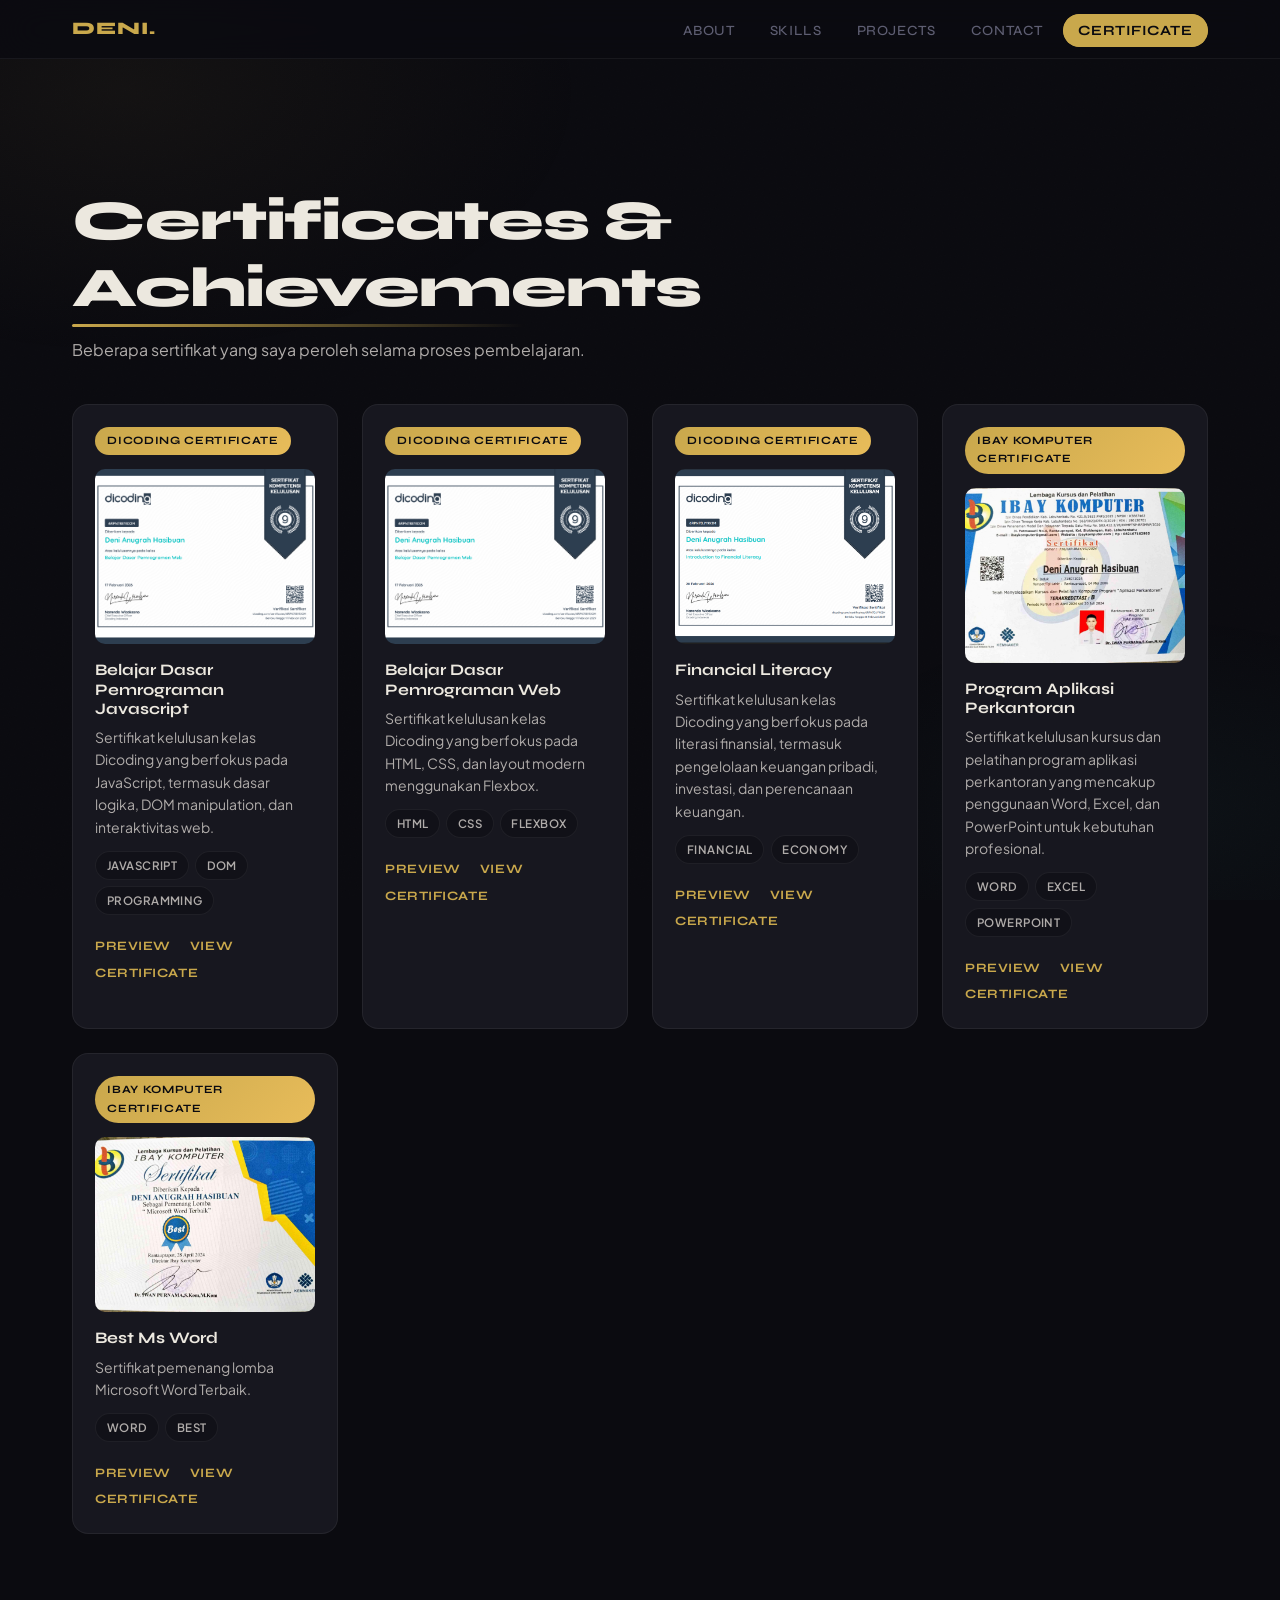
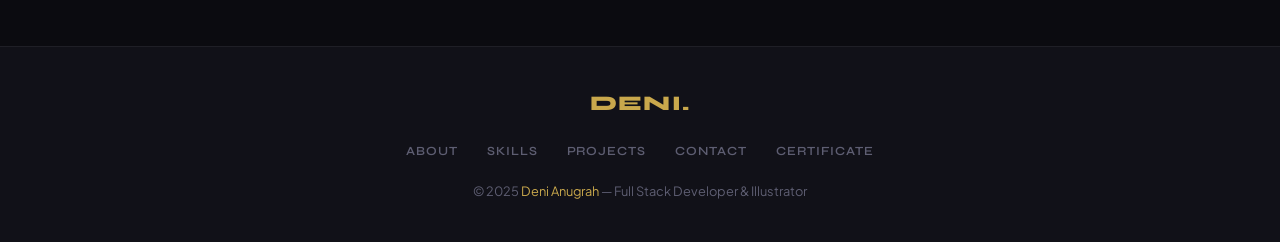
==== commit ddbd35a1: "update link sertifikat Ibay Komputer di certificate.html" ====
--- a/certificate.html
+++ b/certificate.html
@@ -77,8 +77,7 @@
             <div class="certificate-tags"><span>Word</span><span>Excel</span><span>PowerPoint</span></div>
             <div class="certificate-links">
               <a href="img/ibay.jpeg" class="preview-btn">Preview</a>
-              <!-- TODO: Ganti link di bawah ini dengan link Google Drive sertifikat Ibay Komputer yang benar -->
-              <a href="#" target="_blank">View Certificate</a>
+              <a href="https://drive.google.com/file/d/1P7HzZrYcylcooaoMvfELi-v6vvjKDJFg/view?usp=drive_link" target="_blank">View Certificate</a>
             </div>
           </div>
 
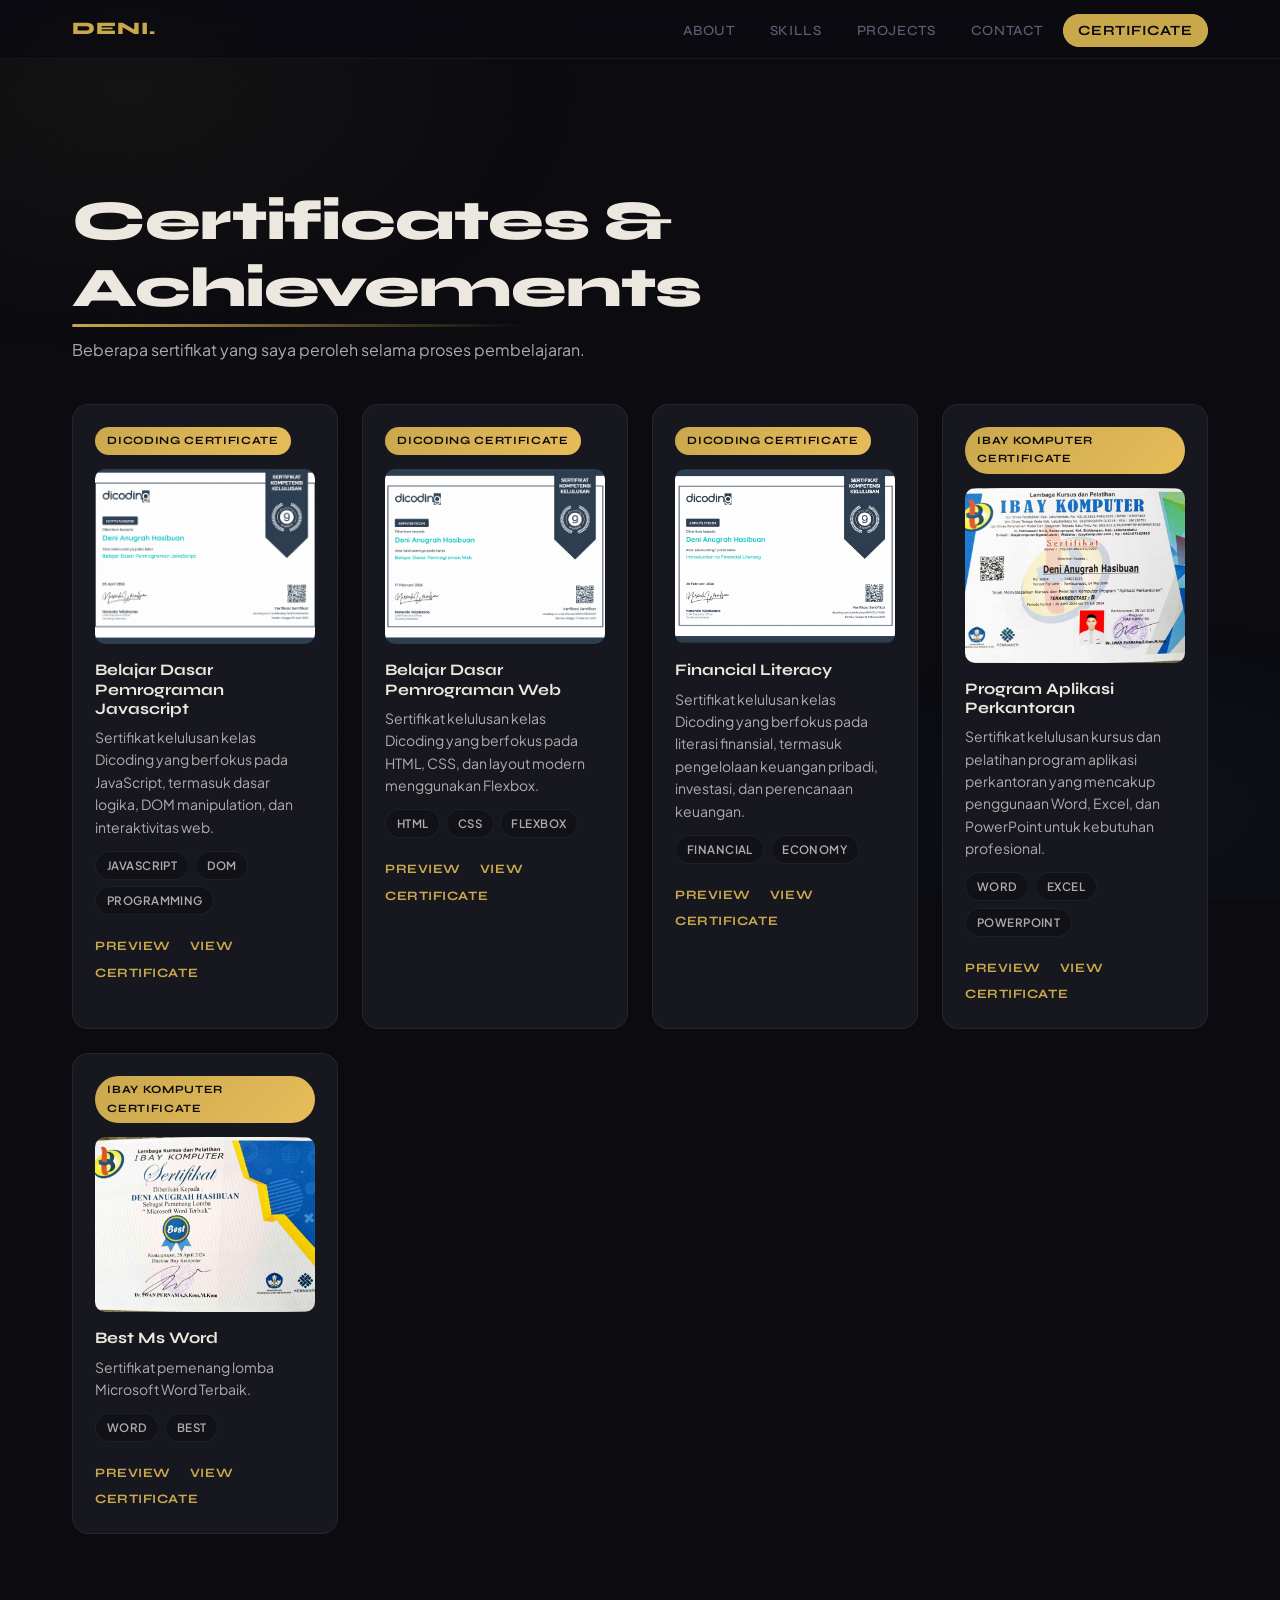
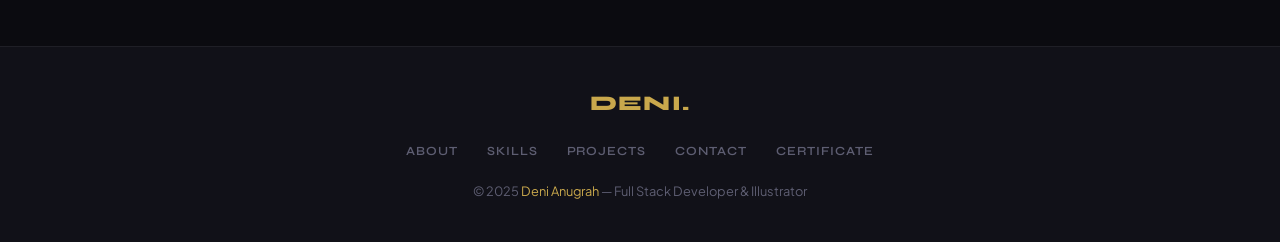
==== commit 16a33e52: "ganti img/webdasar.png dengan img/js.png" ====
--- a/certificate.html
+++ b/certificate.html
@@ -34,7 +34,7 @@
 
           <div class="certificate-card">
             <span class="certificate-badge">Dicoding Certificate</span>
-            <img src="img/webdasar.png" alt="Certificate Preview">
+            <img src="img/js.png" alt="Certificate Preview">
             <h3>Belajar Dasar Pemrograman Javascript</h3>
             <p>Sertifikat kelulusan kelas Dicoding yang berfokus pada JavaScript, termasuk dasar logika, DOM manipulation, dan interaktivitas web.</p>
             <div class="certificate-tags"><span>JavaScript</span><span>DOM</span><span>Programming</span></div>
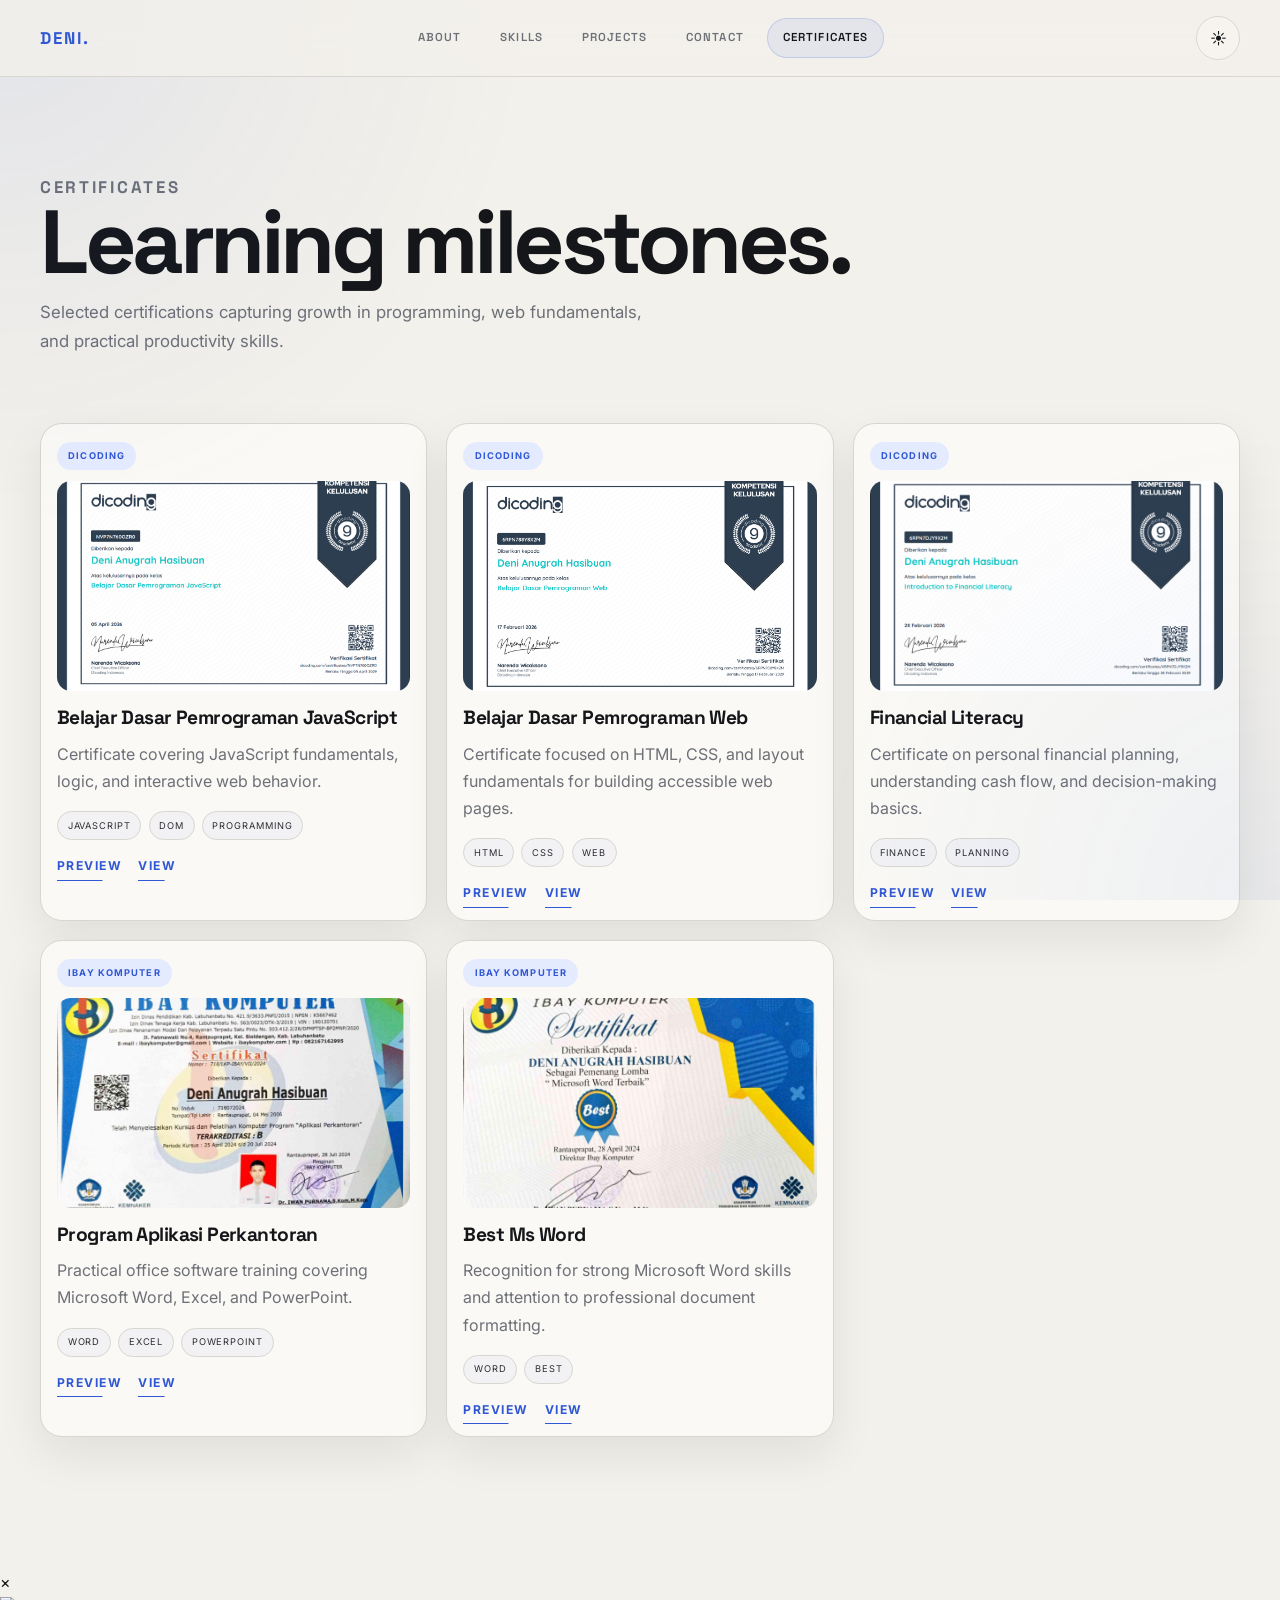
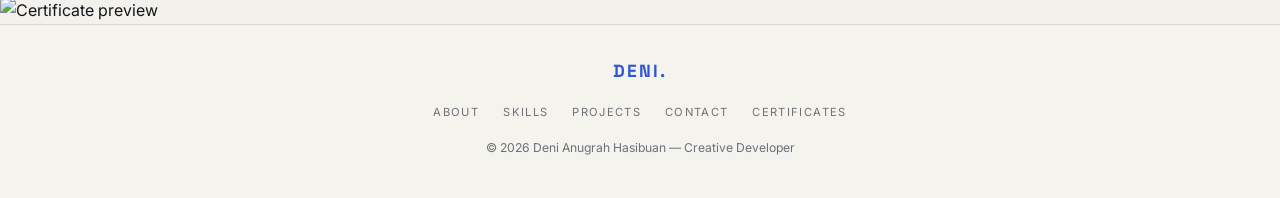
==== commit cea4493d: "big update to my portfolio website, including a new design, new projects, and a new skills page. The" ====
--- a/certificate.html
+++ b/certificate.html
@@ -1,141 +1,157 @@
 <!DOCTYPE html>
-<html lang="id">
+<html lang="en">
   <head>
     <meta charset="utf-8" />
     <meta name="viewport" content="width=device-width, initial-scale=1.0" />
-    <title>Certificate | Deni</title>
+    <meta name="description" content="Certificates and learning milestones of Deni Anugrah Hasibuan across web development, literacy, and office productivity." />
+    <meta name="theme-color" content="#f3f1eb" />
+    <title>Certificates | Deni Anugrah Hasibuan</title>
+    <link rel="preconnect" href="https://fonts.googleapis.com" />
+    <link rel="preconnect" href="https://fonts.gstatic.com" crossorigin />
+    <link href="https://fonts.googleapis.com/css2?family=Inter:wght@400;500;600;700;800&family=Space+Grotesk:wght@500;700&display=swap" rel="stylesheet" />
+    <link rel="stylesheet" href="https://cdnjs.cloudflare.com/ajax/libs/font-awesome/5.15.4/css/all.min.css" />
     <link rel="stylesheet" href="css/app.css" />
-    <link rel="preconnect" href="https://fonts.googleapis.com">
-    <link rel="preconnect" href="https://fonts.gstatic.com" crossorigin>
-    <link href="https://fonts.googleapis.com/css2?family=Syne:wght@400;500;600;700;800&family=Plus+Jakarta+Sans:wght@300;400;500;600&display=swap" rel="stylesheet">
-    <link rel="stylesheet" href="https://cdnjs.cloudflare.com/ajax/libs/font-awesome/5.15.4/css/all.min.css">
   </head>
-  <body>
-    <header class="navbar-wrapper">
-      <div class="navbar-container">
-        <a href="index.html" class="navbar-logo">DENI.</a>
-        <button class="hamburger" aria-label="Toggle navigation"><span></span><span></span><span></span></button>
-        <nav class="nav-list">
-          <ul>
-            <li><a href="index.html">About</a></li>
-            <li><a href="skills.html">Skills</a></li>
-            <li><a href="projects.html">Projects</a></li>
-            <li><a href="contact.html">Contact</a></li>
-            <li><a href="certificate.html" class="active">Certificate</a></li>
-          </ul>
-        </nav>
+  <body data-page="certificates" data-theme="light">
+    <header class="site-header">
+      <div class="site-header-inner">
+        <a href="index.html" class="logo">Deni.</a>
+
+        <div class="nav-wrap">
+          <nav class="nav-list" aria-label="Main navigation">
+            <ul>
+              <li><a class="nav-link" data-page="about" href="index.html">About</a></li>
+              <li><a class="nav-link" data-page="skills" href="skills.html">Skills</a></li>
+              <li><a class="nav-link" data-page="projects" href="projects.html">Projects</a></li>
+              <li><a class="nav-link" data-page="contact" href="contact.html">Contact</a></li>
+              <li><a class="nav-link" data-page="certificates" href="certificate.html">Certificates</a></li>
+            </ul>
+          </nav>
+        </div>
+
+        <div class="nav-wrap-right" style="display: flex; align-items: center; gap: 0.75rem;">
+          <button class="theme-toggle" type="button" aria-label="Switch theme">
+            <span class="icon">☾</span>
+          </button>
+          <button class="hamburger" type="button" aria-label="Toggle menu" aria-expanded="false">
+            <span></span><span></span><span></span>
+          </button>
+        </div>
       </div>
     </header>
-    <main>
-      <section class="certificates">
-        <h2>Certificates &amp; Achievements</h2>
-        <p class="section-desc">Beberapa sertifikat yang saya peroleh selama proses pembelajaran.</p>
-        <div class="certificate-container">
 
-          <div class="certificate-card">
-            <span class="certificate-badge">Dicoding Certificate</span>
-            <img src="img/js.png" alt="Certificate Preview">
-            <h3>Belajar Dasar Pemrograman Javascript</h3>
-            <p>Sertifikat kelulusan kelas Dicoding yang berfokus pada JavaScript, termasuk dasar logika, DOM manipulation, dan interaktivitas web.</p>
-            <div class="certificate-tags"><span>JavaScript</span><span>DOM</span><span>Programming</span></div>
+    <main class="page-shell">
+      <section class="page-header reveal">
+        <p class="eyebrow">Certificates</p>
+        <h1>Learning milestones.</h1>
+        <p>Selected certifications capturing growth in programming, web fundamentals, and practical productivity skills.</p>
+      </section>
+
+      <section class="section reveal">
+        <div class="certificate-grid">
+          <article class="certificate-card">
+            <span class="cert-badge">Dicoding</span>
+            <img src="img/js.png" alt="Certificate for JavaScript fundamentals" />
+            <h3>Belajar Dasar Pemrograman JavaScript</h3>
+            <p>Certificate covering JavaScript fundamentals, logic, and interactive web behavior.</p>
+            <div class="certificate-tags">
+              <span>JavaScript</span>
+              <span>DOM</span>
+              <span>Programming</span>
+            </div>
             <div class="certificate-links">
-              <a href="img/js.png" class="preview-btn">Preview</a>
-              <a href="https://drive.google.com/file/d/1rXgmAKYV36vcURq58FsbIqPUbqJg4iiN/view?usp=drive_link" target="_blank">View Certificate</a>
+              <a class="inline-link preview-btn" href="img/js.png">Preview</a>
+              <a class="inline-link" href="https://drive.google.com/file/d/1rXgmAKYV36vcURq58FsbIqPUbqJg4iiN/view?usp=drive_link" target="_blank" rel="noreferrer">View</a>
             </div>
-          </div>
+          </article>
 
-          <div class="certificate-card">
-            <span class="certificate-badge">Dicoding Certificate</span>
-            <img src="img/webdasar.png" alt="Certificate Preview">
+          <article class="certificate-card">
+            <span class="cert-badge">Dicoding</span>
+            <img src="img/webdasar.png" alt="Certificate for basic web programming" />
             <h3>Belajar Dasar Pemrograman Web</h3>
-            <p>Sertifikat kelulusan kelas Dicoding yang berfokus pada HTML, CSS, dan layout modern menggunakan Flexbox.</p>
-            <div class="certificate-tags"><span>HTML</span><span>CSS</span><span>Flexbox</span></div>
+            <p>Certificate focused on HTML, CSS, and layout fundamentals for building accessible web pages.</p>
+            <div class="certificate-tags">
+              <span>HTML</span>
+              <span>CSS</span>
+              <span>Web</span>
+            </div>
             <div class="certificate-links">
-              <a href="img/webdasar.png" class="preview-btn">Preview</a>
-              <a href="https://drive.google.com/file/d/1mfaES-LrSpHyaM1gGZQ5fhZFaLqU7b7v/view?usp=drive_link" target="_blank">View Certificate</a>
+              <a class="inline-link preview-btn" href="img/webdasar.png">Preview</a>
+              <a class="inline-link" href="https://drive.google.com/file/d/1mfaES-LrSpHyaM1gGZQ5fhZFaLqU7b7v/view?usp=drive_link" target="_blank" rel="noreferrer">View</a>
             </div>
-          </div>
+          </article>
 
-          <div class="certificate-card">
-            <span class="certificate-badge">Dicoding Certificate</span>
-            <img src="img/finansial.png" alt="Certificate Preview">
+          <article class="certificate-card">
+            <span class="cert-badge">Dicoding</span>
+            <img src="img/finansial.png" alt="Certificate for financial literacy" />
             <h3>Financial Literacy</h3>
-            <p>Sertifikat kelulusan kelas Dicoding yang berfokus pada literasi finansial, termasuk pengelolaan keuangan pribadi, investasi, dan perencanaan keuangan.</p>
-            <div class="certificate-tags"><span>Financial</span><span>Economy</span></div>
+            <p>Certificate on personal financial planning, understanding cash flow, and decision-making basics.</p>
+            <div class="certificate-tags">
+              <span>Finance</span>
+              <span>Planning</span>
+            </div>
             <div class="certificate-links">
-              <a href="img/finansial.png" class="preview-btn">Preview</a>
-              <a href="https://drive.google.com/file/d/183cZ3pw1QHIpmHFEaImYPlVBOEbIl8Od/view?usp=drive_link" target="_blank">View Certificate</a>
+              <a class="inline-link preview-btn" href="img/finansial.png">Preview</a>
+              <a class="inline-link" href="https://drive.google.com/file/d/183cZ3pw1QHIpmHFEaImYPlVBOEbIl8Od/view?usp=drive_link" target="_blank" rel="noreferrer">View</a>
             </div>
-          </div>
+          </article>
 
-          <!-- ✅ FIXED: Ibay Komputer sekarang punya link Drive sendiri (ganti dengan link aslinya nanti) -->
-          <div class="certificate-card">
-            <span class="certificate-badge">Ibay Komputer Certificate</span>
-            <img src="img/ibay.jpeg" alt="Certificate Preview">
+          <article class="certificate-card">
+            <span class="cert-badge">Ibay Komputer</span>
+            <img src="img/ibay.jpeg" alt="Certificate for office applications" />
             <h3>Program Aplikasi Perkantoran</h3>
-            <p>Sertifikat kelulusan kursus dan pelatihan program aplikasi perkantoran yang mencakup penggunaan Word, Excel, dan PowerPoint untuk kebutuhan profesional.</p>
-            <div class="certificate-tags"><span>Word</span><span>Excel</span><span>PowerPoint</span></div>
+            <p>Practical office software training covering Microsoft Word, Excel, and PowerPoint.</p>
+            <div class="certificate-tags">
+              <span>Word</span>
+              <span>Excel</span>
+              <span>PowerPoint</span>
+            </div>
             <div class="certificate-links">
-              <a href="img/ibay.jpeg" class="preview-btn">Preview</a>
-              <a href="https://drive.google.com/file/d/1P7HzZrYcylcooaoMvfELi-v6vvjKDJFg/view?usp=drive_link" target="_blank">View Certificate</a>
+              <a class="inline-link preview-btn" href="img/ibay.jpeg">Preview</a>
+              <a class="inline-link" href="https://drive.google.com/file/d/1P7HzZrYcylcooaoMvfELi-v6vvjKDJFg/view?usp=drive_link" target="_blank" rel="noreferrer">View</a>
             </div>
-          </div>
+          </article>
 
-          <div class="certificate-card">
-            <span class="certificate-badge">Ibay Komputer Certificate</span>
-            <img src="img/word.jpeg" alt="Certificate Preview">
+          <article class="certificate-card">
+            <span class="cert-badge">Ibay Komputer</span>
+            <img src="img/word.jpeg" alt="Microsoft Word award certificate" />
             <h3>Best Ms Word</h3>
-            <p>Sertifikat pemenang lomba Microsoft Word Terbaik.</p>
-            <div class="certificate-tags"><span>Word</span><span>Best</span></div>
+            <p>Recognition for strong Microsoft Word skills and attention to professional document formatting.</p>
+            <div class="certificate-tags">
+              <span>Word</span>
+              <span>Best</span>
+            </div>
             <div class="certificate-links">
-              <a href="img/word.jpeg" class="preview-btn">Preview</a>
-              <a href="https://drive.google.com/file/d/1YjQuVKYsN7sG2i11h0SEg3BwDkLAnqAS/view?usp=drive_link" target="_blank">View Certificate</a>
+              <a class="inline-link preview-btn" href="img/word.jpeg">Preview</a>
+              <a class="inline-link" href="https://drive.google.com/file/d/1YjQuVKYsN7sG2i11h0SEg3BwDkLAnqAS/view?usp=drive_link" target="_blank" rel="noreferrer">View</a>
             </div>
-          </div>
-
+          </article>
         </div>
       </section>
     </main>
 
-    <!-- MODAL -->
-    <div class="certificate-modal" id="certificateModal">
+    <div class="certificate-modal" id="certificateModal" aria-hidden="true">
       <div class="modal-overlay"></div>
       <div class="modal-content">
-        <span class="modal-close">&times;</span>
-        <img id="modalImage" src="" alt="Certificate Preview">
+        <span class="modal-close" aria-label="Close preview">&times;</span>
+        <img id="modalImage" src="" alt="Certificate preview" />
       </div>
     </div>
 
     <footer class="site-footer">
-      <div class="footer-inner">
-        <div class="footer-logo">DENI.</div>
-        <nav class="footer-links">
-          <a href="index.html">About</a><a href="skills.html">Skills</a><a href="projects.html">Projects</a><a href="contact.html">Contact</a><a href="certificate.html">Certificate</a>
+      <div class="site-footer-inner">
+        <div class="footer-brand">Deni.</div>
+        <nav class="footer-links" aria-label="Footer navigation">
+          <a href="index.html">About</a>
+          <a href="skills.html">Skills</a>
+          <a href="projects.html">Projects</a>
+          <a href="contact.html">Contact</a>
+          <a href="certificate.html">Certificates</a>
         </nav>
-        <p class="footer-copy">© 2025 <span>Deni Anugrah</span> — Full Stack Developer &amp; Illustrator</p>
+        <p class="footer-copy">© <span data-current-year>2026</span> Deni Anugrah Hasibuan — Creative Developer</p>
       </div>
     </footer>
 
     <script src="js/portfolio.js"></script>
-    <script>
-      const modal       = document.getElementById("certificateModal");
-      const modalImg    = document.getElementById("modalImage");
-      const previewBtns = document.querySelectorAll(".preview-btn");
-      const closeBtn    = document.querySelector(".modal-close");
-      const overlay     = document.querySelector(".modal-overlay");
-
-      previewBtns.forEach(btn => {
-        btn.addEventListener("click", function(e) {
-          e.preventDefault();
-          modalImg.src = this.getAttribute("href");
-          modal.classList.add("show");
-        });
-      });
-
-      function closeModal() { modal.classList.remove("show"); }
-      closeBtn.addEventListener("click", closeModal);
-      overlay.addEventListener("click", closeModal);
-      document.addEventListener("keydown", e => { if (e.key === "Escape") closeModal(); });
-    </script>
   </body>
 </html>
--- a/css/app.css
+++ b/css/app.css
@@ -1,86 +1,105 @@
-/* ============================================================
-   DARK EDITORIAL PORTFOLIO — Deni Anugrah
-   Theme : Dark Studio × Warm Gold × Artistic
-   Fonts : Syne (display) + Plus Jakarta Sans (body)
-============================================================ */
-
-/* ── CSS VARIABLES ── */
 :root {
-  --bg:           #0b0b10;
-  --surface:      #111118;
-  --card:         #17171f;
-  --card-hover:   #1e1e28;
-  --border:       rgba(255,255,255,0.06);
-  --border-acc:   rgba(201,168,76,0.35);
-  --accent:       #c9a84c;
-  --accent-dim:   rgba(201,168,76,0.08);
-  --accent-glow:  rgba(201,168,76,0.18);
-  --teal:         #4fd1c5;
-  --teal-dim:     rgba(79,209,197,0.08);
-  --text:         #ece8df;
-  --text-body:    #b0acaa;
-  --muted:        #5e5e72;
-  --white:        #ffffff;
-  --radius-sm:    10px;
-  --radius:       16px;
-  --radius-lg:    24px;
-  --ease:         cubic-bezier(0.4, 0, 0.2, 1);
-  --transition:   0.3s var(--ease);
-  --shadow-card:  0 4px 24px rgba(0,0,0,0.45);
-  --shadow-hover: 0 16px 48px rgba(0,0,0,0.6), 0 0 0 1px var(--border-acc);
-}
-
-/* ── RESET ── */
-*, *::before, *::after {
+  --color-canvas: #f3f1eb;
+  --color-surface: #faf9f5;
+  --color-white: #ffffff;
+  --color-ink: #151619;
+  --color-ink-soft: #2c2e33;
+  --color-muted: #6d7077;
+  --color-cobalt: #3158d4;
+  --color-cobalt-dark: #2446b5;
+  --color-cobalt-soft: #e5ebff;
+  --color-border: #d8d6d0;
+  --color-shadow: rgba(21, 22, 25, 0.08);
+  --color-shadow-strong: rgba(21, 22, 25, 0.16);
+  --scrollbar-thumb: rgba(76, 86, 103, 0.48);
+  --scrollbar-track: rgba(0, 0, 0, 0.04);
+  --radius-sm: 10px;
+  --radius-md: 14px;
+  --radius-lg: 22px;
+  --radius-xl: 30px;
+  --content-width: 1200px;
+  --shadow-soft: 0 18px 45px rgba(19, 22, 27, 0.08);
+  --shadow-card: 0 20px 45px rgba(18, 19, 24, 0.08);
+  --transition-base: 180ms ease;
+}
+
+body[data-theme="dark"] {
+  --color-canvas: #0e1014;
+  --color-surface: #171a20;
+  --color-white: #ffffff;
+  --color-ink: #f4f4f0;
+  --color-ink-soft: #e4e7eb;
+  --color-muted: #a3a7b0;
+  --color-cobalt: #6b82ff;
+  --color-cobalt-dark: #8ea3ff;
+  --color-cobalt-soft: rgba(107, 130, 255, 0.14);
+  --color-border: rgba(255, 255, 255, 0.08);
+  --color-shadow: rgba(0, 0, 0, 0.18);
+  --color-shadow-strong: rgba(0, 0, 0, 0.28);
+  --scrollbar-thumb: rgba(145, 159, 184, 0.58);
+  --scrollbar-track: rgba(20, 22, 28, 0.9);
+  --shadow-soft: 0 18px 45px rgba(0, 0, 0, 0.24);
+  --shadow-card: 0 24px 50px rgba(0, 0, 0, 0.28);
+}
+
+* {
   box-sizing: border-box;
   margin: 0;
   padding: 0;
 }
 
-/* ── BASE ── */
 html {
   scroll-behavior: smooth;
 }
 
 body {
-  font-family: 'Plus Jakarta Sans', sans-serif;
-  background-color: var(--bg);
-  color: var(--text);
-  line-height: 1.65;
+  font-family: "Inter", "Segoe UI", sans-serif;
+  background: var(--color-canvas);
+  color: var(--color-ink);
+  line-height: 1.7;
   min-height: 100vh;
-  display: flex;
-  flex-direction: column;
-  position: relative;
   overflow-x: hidden;
-}
-
-/* Background atmospheric glow */
+  transition: background-color 0.3s ease, color 0.3s ease;
+  scrollbar-color: var(--scrollbar-thumb) var(--scrollbar-track);
+  scrollbar-width: thin;
+}
+
+* {
+  scrollbar-color: var(--scrollbar-thumb) var(--scrollbar-track);
+}
+
+*::-webkit-scrollbar {
+  width: 10px;
+  height: 10px;
+}
+
+*::-webkit-scrollbar-track {
+  background: var(--scrollbar-track);
+}
+
+*::-webkit-scrollbar-thumb {
+  background: var(--scrollbar-thumb);
+  border-radius: 999px;
+  border: 2px solid var(--scrollbar-track);
+}
+
+*::-webkit-scrollbar-thumb:hover {
+  background: rgba(136, 147, 166, 0.8);
+}
+
 body::before {
   content: "";
   position: fixed;
   inset: 0;
-  background:
-    radial-gradient(ellipse 60% 50% at 10% 10%, rgba(201,168,76,0.05) 0%, transparent 60%),
-    radial-gradient(ellipse 50% 40% at 90% 90%, rgba(79,209,197,0.04) 0%, transparent 55%);
+  background: radial-gradient(circle at top left, rgba(49, 88, 212, 0.08), transparent 34%),
+    radial-gradient(circle at bottom right, rgba(49, 88, 212, 0.06), transparent 30%);
   pointer-events: none;
   z-index: 0;
 }
 
-body::after {
-  content: "";
-  position: fixed;
-  inset: 0;
-  background-image: url("data:image/svg+xml,%3Csvg width='200' height='200' xmlns='http://www.w3.org/2000/svg'%3E%3Cfilter id='noise'%3E%3CfeTurbulence type='fractalNoise' baseFrequency='0.85' numOctaves='4' stitchTiles='stitch'/%3E%3C/filter%3E%3Crect width='100%25' height='100%25' filter='url(%23noise)' opacity='0.025'/%3E%3C/svg%3E");
-  pointer-events: none;
-  z-index: 0;
-  opacity: 0.4;
-}
-
-/* ── TYPOGRAPHY ── */
-h1, h2, h3, h4 {
-  font-family: 'Syne', sans-serif;
-  color: var(--text);
-  line-height: 1.2;
+img {
+  max-width: 100%;
+  display: block;
 }
 
 a {
@@ -88,1016 +107,1130 @@
   text-decoration: none;
 }
 
-img {
-  display: block;
-  max-width: 100%;
-}
-
-/* ── NAVBAR ── */
-header.navbar-wrapper {
+button,
+input,
+textarea,
+select {
+  font: inherit;
+}
+
+button:focus-visible,
+a:focus-visible {
+  outline: 2px solid var(--color-cobalt);
+  outline-offset: 3px;
+}
+
+h1,
+h2,
+h3,
+h4,
+.logo,
+.nav-link,
+.btn,
+.eyebrow,
+.section-kicker,
+.meta-tag,
+.stat-value,
+.project-number {
+  font-family: "Space Grotesk", "Segoe UI", sans-serif;
+}
+
+main,
+.site-header-inner,
+.site-footer-inner {
+  max-width: var(--content-width);
+  margin: 0 auto;
+}
+
+.site-header {
   position: sticky;
   top: 0;
-  z-index: 9999;
-  background: rgba(11,11,16,0.88);
-  backdrop-filter: blur(20px);
-  -webkit-backdrop-filter: blur(20px);
-  border-bottom: 1px solid var(--border);
-  transition: box-shadow var(--transition), border-color var(--transition);
-}
-
-header.navbar-wrapper.scrolled {
-  border-bottom-color: rgba(201,168,76,0.12);
-  box-shadow: 0 8px 32px rgba(0,0,0,0.5);
-}
-
-.navbar-container {
-  width: 100%;
-  max-width: 1200px;
-  margin-inline: auto;
-  padding: 0.9rem 2rem;
-  display: flex;
+  z-index: 50;
+  background: rgba(243, 241, 235, 0.8);
+  backdrop-filter: blur(18px);
+  border-bottom: 1px solid var(--color-border);
+  transition: background-color 0.25s ease, border-color 0.25s ease, box-shadow 0.25s ease;
+}
+
+body[data-theme="dark"] .site-header {
+  background: rgba(14, 16, 20, 0.78);
+}
+
+.site-header.scrolled {
+  box-shadow: 0 12px 30px rgba(23, 26, 32, 0.08);
+}
+
+.site-header-inner {
+  width: min(calc(100% - 2rem), var(--content-width));
+  min-height: 76px;
+  display: flex;
+  align-items: center;
   justify-content: space-between;
-  align-items: center;
+  gap: 1rem;
   position: relative;
 }
 
-.navbar-logo {
-  font-family: 'Syne', sans-serif;
-  font-weight: 800;
-  font-size: 1.1rem;
-  color: var(--accent);
-  letter-spacing: 0.05em;
-  text-decoration: none;
-}
-
-/* Hamburger button */
+.logo {
+  font-size: 1.06rem;
+  font-weight: 700;
+  letter-spacing: 0.12em;
+  text-transform: uppercase;
+  color: var(--color-cobalt);
+}
+
+.nav-wrap {
+  display: flex;
+  align-items: center;
+  gap: 1rem;
+}
+
+.nav-list {
+  display: flex;
+  align-items: center;
+}
+
+.nav-list ul {
+  display: flex;
+  align-items: center;
+  gap: 0.5rem;
+  list-style: none;
+}
+
+.nav-link {
+  position: relative;
+  display: inline-flex;
+  align-items: center;
+  justify-content: center;
+  padding: 0.55rem 0.9rem;
+  border-radius: 999px;
+  border: 1px solid transparent;
+  color: var(--color-muted);
+  font-size: 0.72rem;
+  font-weight: 600;
+  letter-spacing: 0.1em;
+  text-transform: uppercase;
+  transition: color var(--transition-base), background-color var(--transition-base), border-color var(--transition-base), transform var(--transition-base);
+}
+
+.nav-link:hover,
+.nav-link.active {
+  color: var(--color-ink);
+  background: rgba(49, 88, 212, 0.08);
+  border-color: rgba(49, 88, 212, 0.18);
+}
+
+body[data-theme="dark"] .nav-link:hover,
+body[data-theme="dark"] .nav-link.active {
+  color: var(--color-ink);
+  background: rgba(107, 130, 255, 0.18);
+}
+
+.theme-toggle {
+  width: 44px;
+  height: 44px;
+  border-radius: 999px;
+  border: 1px solid var(--color-border);
+  background: rgba(255, 255, 255, 0.25);
+  color: var(--color-ink);
+  display: inline-flex;
+  align-items: center;
+  justify-content: center;
+  cursor: pointer;
+  transition: transform var(--transition-base), border-color var(--transition-base), background-color var(--transition-base);
+}
+
+body[data-theme="dark"] .theme-toggle {
+  background: rgba(255, 255, 255, 0.04);
+}
+
+.theme-toggle:hover {
+  transform: translateY(-1px);
+  border-color: rgba(49, 88, 212, 0.3);
+}
+
+.theme-toggle .icon {
+  font-size: 1rem;
+  line-height: 1;
+}
+
 .hamburger {
   display: none;
+  width: 42px;
+  height: 42px;
+  border-radius: 12px;
+  border: 1px solid var(--color-border);
+  background: transparent;
+  cursor: pointer;
+  position: relative;
+}
+
+.hamburger span {
+  position: absolute;
+  left: 10px;
+  width: 20px;
+  height: 2px;
+  border-radius: 2px;
+  background: var(--color-ink);
+  transition: transform 0.3s ease, opacity 0.3s ease;
+}
+
+.hamburger span:nth-child(1) { top: 13px; }
+.hamburger span:nth-child(2) { top: 20px; }
+.hamburger span:nth-child(3) { top: 27px; }
+
+.hamburger.open span:nth-child(1) {
+  transform: translateY(7px) rotate(45deg);
+}
+
+.hamburger.open span:nth-child(2) {
+  opacity: 0;
+}
+
+.hamburger.open span:nth-child(3) {
+  transform: translateY(-7px) rotate(-45deg);
+}
+
+.page-shell,
+.section-shell {
+  width: min(calc(100% - 2rem), var(--content-width));
+  margin: 0 auto;
+}
+
+.page-shell {
+  padding: 2.5rem 0 4rem;
+}
+
+.section {
+  padding: 4.25rem 0;
+}
+
+.hero {
+  display: grid;
+  grid-template-columns: 1.1fr 0.9fr;
+  align-items: center;
+  gap: 3rem;
+  min-height: 72vh;
+  padding-top: 3.5rem;
+}
+
+.eyebrow,
+.section-kicker {
+  font-size: 0.8rem;
+  letter-spacing: 0.16em;
+  text-transform: uppercase;
+  color: var(--color-cobalt);
+  font-weight: 700;
+}
+
+.hero-copy .eyebrow {
+  font-size: 0.84rem;
+}
+
+.hero-copy h1 {
+  margin-top: 1rem;
+  font-size: clamp(4rem, 9vw, 8rem);
+  line-height: 0.9;
+  letter-spacing: -0.06em;
+  font-weight: 700;
+}
+
+.lead {
+  max-width: 560px;
+  margin-top: 1.4rem;
+  font-size: 1.08rem;
+  color: var(--color-muted);
+}
+
+.hero-actions {
+  display: flex;
+  align-items: center;
+  gap: 0.9rem;
+  flex-wrap: wrap;
+  margin-top: 2rem;
+}
+
+.btn {
+  display: inline-flex;
+  align-items: center;
+  justify-content: center;
+  gap: 0.5rem;
+  min-height: 48px;
+  padding: 0.8rem 1.4rem;
+  border-radius: 999px;
+  border: 1px solid var(--color-border);
+  font-size: 0.78rem;
+  font-weight: 700;
+  letter-spacing: 0.12em;
+  text-transform: uppercase;
+  transition: transform var(--transition-base), box-shadow var(--transition-base), background-color var(--transition-base), border-color var(--transition-base);
+}
+
+.btn:hover {
+  transform: translateY(-1px);
+}
+
+.btn-primary {
+  background: var(--color-cobalt);
+  border-color: var(--color-cobalt);
+  color: var(--color-white);
+  box-shadow: 0 12px 25px rgba(49, 88, 212, 0.2);
+}
+
+.btn-primary:hover {
+  background: var(--color-cobalt-dark);
+}
+
+.btn-secondary {
+  background: transparent;
+  color: var(--color-ink);
+}
+
+.hero-meta {
+  display: flex;
+  flex-wrap: wrap;
+  gap: 0.7rem;
+  list-style: none;
+  margin-top: 1.8rem;
+}
+
+.hero-meta li {
+  padding: 0.5rem 0.8rem;
+  border-radius: 999px;
+  background: rgba(49, 88, 212, 0.05);
+  border: 1px solid rgba(49, 88, 212, 0.12);
+  color: var(--color-ink-soft);
+  font-size: 0.7rem;
+  letter-spacing: 0.12em;
+  text-transform: uppercase;
+}
+
+.hero-visual {
+  display: flex;
+  justify-content: center;
+  align-items: center;
+}
+
+.portrait-wrap {
+  position: relative;
+  width: min(100%, 410px);
+  margin-left: 0.5rem;
+}
+
+.portrait-wrap::before {
+  content: "";
+  position: absolute;
+  right: -18px;
+  bottom: -18px;
+  width: 75%;
+  height: 74%;
+  background: linear-gradient(135deg, rgba(49, 88, 212, 0.12), rgba(207, 154, 78, 0.16));
+  border: 1px solid rgba(49, 88, 212, 0.14);
+  border-radius: 38% 62% 55% 45% / 44% 38% 62% 56%;
+  z-index: 0;
+}
+
+.portrait-frame {
+  position: relative;
+  z-index: 1;
+  width: 100%;
+  aspect-ratio: 3 / 4;
+  background: linear-gradient(145deg, rgba(49, 88, 212, 0.08), rgba(255, 255, 255, 0.2));
+  border: 1.5px solid rgba(207, 154, 78, 0.35);
+  border-radius: 38% 62% 55% 45% / 44% 38% 62% 56%;
+  padding: 0.9rem;
+  box-shadow: 0 20px 40px rgba(24, 22, 17, 0.14), 0 0 0 8px rgba(207, 154, 78, 0.03);
+  transform: rotate(-2deg);
+  overflow: hidden;
+}
+
+.portrait-frame::before {
+  content: "";
+  position: absolute;
+  inset: 14px;
+  border-radius: 38% 62% 55% 45% / 44% 38% 62% 56%;
+  border: 1px solid rgba(49, 88, 212, 0.16);
+}
+
+.portrait-photo {
+  position: absolute;
+  inset: 0.9rem;
+  width: calc(100% - 1.8rem);
+  height: calc(100% - 1.8rem);
+  object-fit: cover;
+  border-radius: 38% 62% 55% 45% / 44% 38% 62% 56%;
+  filter: saturate(1.08) contrast(1.04);
+  opacity: 0;
+  transition: opacity 0.25s ease, filter 0.25s ease;
+}
+
+body[data-theme="light"] .portrait-photo--light,
+body[data-theme="dark"] .portrait-photo--dark {
+  opacity: 1;
+}
+
+body[data-theme="dark"] .portrait-photo--dark {
+  filter: saturate(1.2) contrast(1.08) brightness(0.96);
+}
+
+.portrait-note {
+  position: absolute;
+  right: -10px;
+  bottom: 30px;
+  z-index: 2;
+  background: rgba(34, 67, 176, 0.147);
+  border: 1px solid rgba(13, 50, 172, 0.759);
+  box-shadow: var(--shadow-soft);
+  border-radius: 999px;
+  padding: 0.7rem 1rem;
+  font-size: 0.72rem;
+  letter-spacing: 0.1em;
+  text-transform: uppercase;
+  color: var(--color-cobalt);
+  transform: rotate(-8deg);
+}
+
+.social-rail {
+  position: fixed;
+  right: 1.1rem;
+  top: 50%;
+  transform: translateY(-50%);
+  z-index: 30;
+}
+
+.social-rail ul {
+  list-style: none;
+  display: flex;
+  flex-direction: column;
+  gap: 0.75rem;
+  padding: 0.9rem 0.7rem;
+  background: rgba(250, 249, 245, 0.7);
+  backdrop-filter: blur(12px);
+  border: 1px solid var(--color-border);
+  border-radius: 999px;
+  box-shadow: var(--shadow-soft);
+}
+
+body[data-theme="dark"] .social-rail ul {
+  background: rgba(23, 26, 32, 0.8);
+}
+
+.social-rail a {
+  width: 38px;
+  height: 38px;
+  display: inline-flex;
+  align-items: center;
+  justify-content: center;
+  border-radius: 50%;
+  color: var(--color-muted);
+  transition: color 0.2s ease, background-color 0.2s ease, transform 0.2s ease;
+}
+
+.social-rail a:hover {
+  color: var(--color-cobalt);
+  background: var(--color-cobalt-soft);
+  transform: translateY(-1px);
+}
+
+.section-header {
+  display: grid;
+  gap: 0.75rem;
+  margin-bottom: 2rem;
+}
+
+.section-header h2 {
+  max-width: 760px;
+  font-size: clamp(2.5rem, 5vw, 4.3rem);
+  line-height: 0.96;
+  letter-spacing: -0.05em;
+}
+
+.about-grid {
+  display: grid;
+  grid-template-columns: 1.2fr 0.8fr;
+  gap: 2rem;
+  align-items: start;
+}
+
+.about-copy {
+  color: var(--color-muted);
+  font-size: 1.05rem;
+}
+
+.about-copy p + p {
+  margin-top: 1rem;
+}
+
+.highlight-panel {
+  background: var(--color-surface);
+  border: 1px solid var(--color-border);
+  border-radius: var(--radius-lg);
+  box-shadow: var(--shadow-soft);
+  padding: 1.4rem;
+}
+
+.stats-grid {
+  display: grid;
+  grid-template-columns: repeat(2, minmax(120px, 1fr));
+  gap: 1rem;
+}
+
+.stat {
+  display: flex;
+  flex-direction: column;
+  gap: 0.4rem;
+  padding: 1.2rem 1rem;
+  border-radius: var(--radius-md);
+  background: rgba(255, 255, 255, 0.3);
+  border: 1px solid var(--color-border);
+}
+
+body[data-theme="dark"] .stat {
+  background: rgba(255, 255, 255, 0.02);
+}
+
+.stat-value {
+  font-size: clamp(2rem, 4vw, 3rem);
+  line-height: 1;
+  letter-spacing: -0.05em;
+  color: var(--color-cobalt);
+}
+
+.stat-label {
+  color: var(--color-muted);
+  font-size: 0.74rem;
+  line-height: 1.5;
+  letter-spacing: 0.08em;
+  text-transform: uppercase;
+}
+
+.work-grid {
+  display: grid;
+  gap: 1.5rem;
+}
+
+.project-feature {
+  display: grid;
+  grid-template-columns: 1.15fr 0.85fr;
+  gap: 1.5rem;
+  background: var(--color-surface);
+  border: 1px solid var(--color-border);
+  border-radius: var(--radius-xl);
+  padding: 1.1rem;
+  box-shadow: var(--shadow-soft);
+}
+
+.project-visual {
+  position: relative;
+  overflow: hidden;
+  border-radius: calc(var(--radius-xl) - 8px);
+  min-height: 420px;
+}
+
+.project-visual img {
+  width: 100%;
+  height: 100%;
+  object-fit: cover;
+  transition: transform 0.5s ease;
+}
+
+.project-feature:hover .project-visual img,
+.project-card:hover .project-visual img {
+  transform: scale(1.03);
+}
+
+.project-content {
+  display: flex;
   flex-direction: column;
   justify-content: center;
-  gap: 5px;
-  width: 36px;
-  height: 36px;
-  background: none;
-  border: 1px solid var(--border);
-  border-radius: var(--radius-sm);
-  cursor: pointer;
-  padding: 7px;
-  transition: border-color var(--transition);
-  z-index: 10001;
-}
-
-.hamburger:hover {
-  border-color: var(--border-acc);
-}
-
-.hamburger span {
-  display: block;
-  width: 100%;
-  height: 1.5px;
-  background: var(--text);
-  border-radius: 2px;
-  transition: all 0.3s var(--ease);
-  transform-origin: center;
-}
-
-/* Hamburger → X animation */
-.hamburger.open span:nth-child(1) {
-  transform: translateY(6.5px) rotate(45deg);
-}
-.hamburger.open span:nth-child(2) {
-  opacity: 0;
-  transform: scaleX(0);
-}
-.hamburger.open span:nth-child(3) {
-  transform: translateY(-6.5px) rotate(-45deg);
-}
-
-.nav-list ul {
-  display: flex;
-  gap: 0.3rem;
-  list-style: none;
+  padding: 1rem 0.5rem 1rem 1rem;
+}
+
+.project-number {
+  color: var(--color-cobalt);
+  font-size: 0.75rem;
+  letter-spacing: 0.14em;
+  text-transform: uppercase;
+  margin-bottom: 0.7rem;
+}
+
+.project-content h3 {
+  font-size: clamp(2rem, 3vw, 3rem);
+  line-height: 1;
+  letter-spacing: -0.05em;
+}
+
+.project-meta {
+  display: flex;
   flex-wrap: wrap;
-  justify-content: center;
-}
-
-.nav-list li a {
-  font-family: 'Syne', sans-serif;
-  font-size: 0.88rem;
-  font-weight: 500;
-  letter-spacing: 0.04em;
-  text-transform: uppercase;
-  color: var(--muted);
-  padding: 0.45rem 0.9rem;
+  gap: 0.5rem;
+  margin: 1rem 0;
+}
+
+.meta-tag {
+  display: inline-flex;
+  align-items: center;
+  padding: 0.45rem 0.7rem;
   border-radius: 999px;
-  border: 1px solid transparent;
-  transition: all var(--transition);
-  white-space: nowrap;
-}
-
-.nav-list li a:hover {
-  color: var(--accent);
-  border-color: var(--border-acc);
-  background: var(--accent-dim);
-}
-
-.nav-list li a.active {
-  color: var(--bg);
-  background: var(--accent);
-  border-color: var(--accent);
+  border: 1px solid var(--color-border);
+  background: rgba(49, 88, 212, 0.04);
+  font-size: 0.62rem;
+  letter-spacing: 0.1em;
+  text-transform: uppercase;
+  color: var(--color-ink-soft);
+}
+
+.project-copy {
+  margin-bottom: 1.5rem;
+  color: var(--color-muted);
+}
+
+.project-links-row {
+  display: flex;
+  gap: 1rem;
+  flex-wrap: wrap;
+}
+
+.inline-link {
+  position: relative;
+  display: inline-flex;
+  align-items: center;
+  gap: 0.35rem;
+  color: var(--color-cobalt);
+  font-size: 0.76rem;
+  letter-spacing: 0.12em;
+  text-transform: uppercase;
   font-weight: 700;
 }
 
-/* ── MAIN LAYOUT ── */
-main {
-  flex: 1;
-  width: 100%;
-  max-width: 1200px;
-  margin-inline: auto;
-  padding: 2rem 2rem 4rem;
-  padding-top: 5rem;
-  position: relative;
-  z-index: 1;
-}
-
-/* ── SECTION HEADERS ── */
-.section-title {
-  display: inline-block;
-}
-
-.projects h2,
-.skills h2,
-.contact h2,
-.certificates h2 {
-  font-family: 'Syne', sans-serif;
-  font-size: clamp(2.4rem, 5vw, 3.5rem);
-  font-weight: 800;
-  letter-spacing: -0.02em;
-  color: var(--text);
-  margin-bottom: 0.4rem;
-  position: relative;
-  display: inline-block;
-}
-
-.projects h2::after,
-.skills h2::after,
-.contact h2::after,
-.certificates h2::after {
+.inline-link::after {
   content: "";
   position: absolute;
   left: 0;
-  bottom: -6px;
-  width: 40%;
-  height: 3px;
-  background: linear-gradient(90deg, var(--accent), transparent);
-  border-radius: 2px;
-}
-
-
-/* ── HERO SECTION ── */
-.content {
-  display: flex;
-  align-items: center;
-  gap: 4rem;
-  min-height: 75vh;
-  padding-block: 2rem;
-}
-
-.content-description {
-  flex: 1.1;
-  display: flex;
-  flex-direction: column;
-  gap: 1.4rem;
-  animation: fadeUp 0.8s var(--ease) both;
-}
-
-.content-description .title {
-  font-family: 'Syne', sans-serif;
-  font-size: clamp(2.4rem, 4.5vw, 3.6rem);
-  font-weight: 800;
-  letter-spacing: -0.03em;
-  line-height: 1.1;
-  color: var(--text);
-}
-
-.content-description .title span {
-  display: block;
-  font-size: clamp(1.1rem, 2.2vw, 1.45rem);
-  font-weight: 500;
-  font-family: 'Plus Jakarta Sans', sans-serif;
-  color: var(--accent);
-  letter-spacing: 0.01em;
-  margin-top: 0.5rem;
-  padding: 0.4rem 1rem;
-  background: var(--accent-dim);
-  border: 1px solid var(--border-acc);
-  border-radius: var(--radius-sm);
-  width: fit-content;
-}
-
-.content-description p {
-  color: var(--text-body);
-  font-size: 1.05rem;
-  line-height: 1.75;
-  max-width: 480px;
-}
-
-.btn-primary {
-  display: inline-flex;
-  align-items: center;
-  gap: 0.6rem;
-  padding: 0.8rem 2rem;
-  border-radius: var(--radius-sm);
-  background: transparent;
-  color: var(--accent);
-  font-family: 'Syne', sans-serif;
-  font-weight: 600;
-  font-size: 0.95rem;
-  letter-spacing: 0.04em;
-  text-transform: uppercase;
-  border: 1.5px solid var(--accent);
-  transition: all var(--transition);
-  width: fit-content;
-}
-
-.btn-primary::after {
-  content: "→";
-  transition: transform var(--transition);
-}
-
-.btn-primary:hover {
-  background: var(--accent);
-  color: var(--bg);
-  box-shadow: 0 0 30px var(--accent-glow);
-  transform: translateY(-2px);
-}
-
-.btn-primary:hover::after {
-  transform: translateX(4px);
-}
-
-.content-image {
-  flex: 0.9;
-  display: flex;
-  justify-content: center;
-  align-items: center;
-  animation: fadeUp 0.8s 0.15s var(--ease) both;
-}
-
-.content-image img {
-  width: 340px;
-  height: 340px;
-  object-fit: cover;
-  border-radius: 40% 60% 55% 45% / 45% 40% 60% 55%;
-  border: 2px solid rgba(201,168,76,0.3);
-  box-shadow:
-    0 0 0 8px rgba(201,168,76,0.05),
-    0 0 80px rgba(201,168,76,0.12),
-    var(--shadow-card);
-  animation: float 6s ease-in-out infinite;
-}
-
-@keyframes float {
-  0%, 100% { transform: translateY(0px); }
-  50%       { transform: translateY(-14px); }
-}
-
-@keyframes fadeUp {
-  from {
-    opacity: 0;
-    transform: translateY(28px);
-  }
-  to {
-    opacity: 1;
-    transform: translateY(0);
-  }
-}
-
-/* ── SOCIAL MEDIA SIDEBAR ── */
-aside {
-  position: fixed;
-  right: 0;
-  top: 50%;
-  transform: translateY(-50%);
-  z-index: 100;
-}
-
-.social-media ul {
-  background: var(--surface);
-  border: 1px solid var(--border);
-  border-right: none;
-  padding: 1rem 0.65rem;
-  border-radius: var(--radius-sm) 0 0 var(--radius-sm);
-  display: flex;
-  flex-direction: column;
-  gap: 1.1rem;
-  list-style: none;
-}
-
-.social-media li a {
-  color: var(--muted);
-  font-size: 1.15rem;
-  transition: color var(--transition);
-  display: block;
-}
-
-.social-media li a:hover {
-  color: var(--accent);
-}
-
-/* ── SKILLS SECTION ── */
-.skills {
-  padding: 3rem 0;
-  text-align: center;
-}
-
-.skills h2 {
-  margin-bottom: 3rem;
-}
-
-.skills-container {
+  bottom: -4px;
+  width: 100%;
+  height: 1px;
+  background: currentColor;
+  transform: scaleX(0.7);
+  transform-origin: left;
+  transition: transform 0.2s ease;
+}
+
+.inline-link:hover::after {
+  transform: scaleX(1);
+}
+
+.project-list {
   display: grid;
-  grid-template-columns: repeat(auto-fit, minmax(220px, 1fr));
+  grid-template-columns: repeat(3, minmax(0, 1fr));
   gap: 1.2rem;
-  max-width: 1000px;
-  margin: auto;
-  text-align: left;
-}
-
-.skill-card {
-  background: var(--card);
-  border: 1px solid var(--border);
-  border-radius: var(--radius);
-  padding: 1.5rem;
-  cursor: pointer;
-  transition: all var(--transition);
+  margin-top: 1rem;
+}
+
+.project-card {
+  background: var(--color-surface);
+  border: 1px solid var(--color-border);
+  border-radius: var(--radius-lg);
+  overflow: hidden;
+  box-shadow: var(--shadow-soft);
+  transition: transform 0.25s ease, border-color 0.25s ease, box-shadow 0.25s ease;
+}
+
+.project-card:hover {
+  transform: translateY(-3px);
+  border-color: rgba(49, 88, 212, 0.28);
+}
+
+.project-visual-small {
   position: relative;
   overflow: hidden;
-}
-
-.skill-card::before {
-  content: "";
-  position: absolute;
-  left: 0;
-  top: 0;
-  bottom: 0;
-  width: 3px;
-  background: var(--accent);
-  opacity: 0;
-  transition: opacity var(--transition);
-}
-
-.skill-card:hover {
-  background: var(--card-hover);
-  border-color: var(--border-acc);
-  box-shadow: var(--shadow-hover);
-  transform: translateY(-4px);
-}
-
-.skill-card:hover::before {
-  opacity: 1;
-}
-
-.skill-card h3 {
-  font-family: 'Syne', sans-serif;
-  font-size: 1rem;
-  font-weight: 700;
-  color: var(--text);
-  margin-bottom: 0.5rem;
-  letter-spacing: 0.01em;
-}
-
-.skill-card p {
-  font-size: 0.88rem;
-  color: var(--text-body);
-  line-height: 1.6;
-}
-
-/* ── PROJECTS SECTION ── */
-.projects {
-  padding: 3rem 0;
-  text-align: center;
-}
-
-.projects h2 {
-  margin-bottom: 3rem;
-}
-
-.project-category {
-  margin-bottom: 4rem;
-  text-align: left;
-}
-
-.project-category h3,
-.project-category h4 {
-  font-family: 'Syne', sans-serif;
-  font-size: 1.1rem;
-  font-weight: 700;
-  letter-spacing: 0.1em;
-  text-transform: uppercase;
-  color: var(--accent);
-  margin-bottom: 1.5rem;
-  display: flex;
-  align-items: center;
-  gap: 0.8rem;
-}
-
-.project-category h3::before,
-.project-category h4::before {
-  content: "";
-  display: inline-block;
-  width: 28px;
-  height: 2px;
-  background: var(--accent);
-  border-radius: 2px;
-  flex-shrink: 0;
-}
-
-.projects-container {
-  display: grid;
-  grid-template-columns: repeat(auto-fit, minmax(260px, 1fr));
-  gap: 1.5rem;
-  max-width: 1100px;
-}
-
-.project-card {
-  background: var(--card);
-  border: 1px solid var(--border);
-  border-radius: var(--radius);
-  padding: 1.4rem;
-  transition: all var(--transition);
-  position: relative;
-  overflow: hidden;
-  text-align: left;
-}
-
-.project-card::after {
-  content: "";
-  position: absolute;
-  inset: 0;
-  background: linear-gradient(135deg, var(--accent-dim) 0%, transparent 60%);
-  opacity: 0;
-  transition: opacity var(--transition);
-  pointer-events: none;
-}
-
-.project-card:hover {
-  border-color: var(--border-acc);
-  transform: translateY(-6px);
-  box-shadow: var(--shadow-hover);
-}
-
-.project-card:hover::after {
-  opacity: 1;
-}
-
-.project-card .img-wrapper {
-  border-radius: var(--radius-sm);
-  overflow: hidden;
-  margin-bottom: 1.1rem;
-  height: 170px;
-}
-
-.project-card img {
+  height: 220px;
+}
+
+.project-visual-small img {
   width: 100%;
   height: 100%;
   object-fit: cover;
-  border-radius: var(--radius-sm);
-  transition: transform 0.5s var(--ease);
-}
-
-.project-card:hover img {
-  transform: scale(1.06);
-}
-
-.project-card h4 {
-  font-family: 'Syne', sans-serif;
-  font-size: 1rem;
-  font-weight: 700;
-  color: var(--text);
-  margin-bottom: 0.5rem;
-}
-
-.project-card p {
-  font-size: 0.875rem;
-  color: var(--text-body);
-  line-height: 1.6;
-}
-
-.project-tags {
+  transition: transform 0.5s ease;
+}
+
+.project-card-body {
+  padding: 1.2rem;
+}
+
+.project-card-body h4 {
+  font-size: 1.4rem;
+  line-height: 1.1;
+  letter-spacing: -0.04em;
+}
+
+.project-card-body p {
+  margin-top: 0.7rem;
+  color: var(--color-muted);
+  font-size: 0.92rem;
+}
+
+.project-card-tags {
   display: flex;
   flex-wrap: wrap;
-  gap: 0.4rem;
-  margin: 0.9rem 0;
-}
-
-.project-tags span {
-  background: var(--surface);
-  border: 1px solid var(--border);
-  color: var(--text-body);
-  font-size: 0.72rem;
-  font-weight: 600;
-  letter-spacing: 0.04em;
-  text-transform: uppercase;
-  padding: 0.25rem 0.65rem;
+  gap: 0.45rem;
+  margin-top: 0.95rem;
+}
+
+.project-card-tags span {
+  display: inline-flex;
+  align-items: center;
+  padding: 0.3rem 0.55rem;
   border-radius: 999px;
-}
-
-.project-links {
-  display: flex;
+  border: 1px solid var(--color-border);
+  background: rgba(49, 88, 212, 0.04);
+  font-size: 0.58rem;
+  letter-spacing: 0.1em;
+  text-transform: uppercase;
+  color: var(--color-ink-soft);
+}
+
+.skill-cluster {
+  display: grid;
+  grid-template-columns: repeat(3, minmax(0, 1fr));
+  gap: 1.15rem;
+}
+
+.skill-group {
+  background: var(--color-surface);
+  border: 1px solid var(--color-border);
+  border-radius: var(--radius-lg);
+  padding: 1.4rem;
+  box-shadow: var(--shadow-soft);
+}
+
+.skill-group h3 {
+  font-size: 0.82rem;
+  margin-bottom: 1rem;
+  letter-spacing: 0.14em;
+  text-transform: uppercase;
+  color: var(--color-cobalt);
+}
+
+.skill-list {
+  display: flex;
+  flex-direction: column;
+  gap: 0.7rem;
+  list-style: none;
+}
+
+.skill-list li {
+  padding-bottom: 0.6rem;
+  border-bottom: 1px solid rgba(49, 88, 212, 0.08);
+  color: var(--color-ink-soft);
+  font-weight: 500;
+}
+
+.skill-list li:last-child {
+  border-bottom: none;
+  padding-bottom: 0;
+}
+
+.timeline {
+  display: grid;
+  gap: 1rem;
+}
+
+.timeline-item {
+  display: grid;
+  grid-template-columns: 120px 1fr;
   gap: 1.2rem;
-  margin-top: 0.8rem;
-}
-
-.project-links a {
-  font-family: 'Syne', sans-serif;
-  font-size: 0.82rem;
-  font-weight: 700;
-  letter-spacing: 0.04em;
-  text-transform: uppercase;
-  color: var(--accent);
-  position: relative;
-  transition: color var(--transition);
-}
-
-.project-links a::after {
-  content: "";
-  position: absolute;
-  left: 0;
-  bottom: -2px;
-  width: 0;
-  height: 1.5px;
-  background: var(--accent);
-  transition: width var(--transition);
-}
-
-.project-links a:hover::after {
-  width: 100%;
-}
-
-/* ── CONTACT SECTION ── */
-.contact {
-  padding: 3rem 0;
-  text-align: center;
-}
-
-.contact h2 {
-  margin-bottom: 0.8rem;
-}
-
-.contact-desc {
-  color: var(--text-body);
-  margin-bottom: 3rem;
-  max-width: 500px;
-  margin-inline: auto;
-  margin-top: 1rem;
-  font-size: 1rem;
-}
-
-.contact-container {
-  display: grid;
-  grid-template-columns: repeat(auto-fit, minmax(220px, 1fr));
-  gap: 1.2rem;
-  max-width: 900px;
-  margin: auto;
-  text-align: left;
-}
-
-.contact-card {
-  background: var(--card);
-  border: 1px solid var(--border);
-  border-radius: var(--radius);
-  padding: 1.6rem;
-  text-decoration: none;
-  display: block;
-  transition: all var(--transition);
-  position: relative;
-  overflow: hidden;
-}
-
-.contact-card::before {
-  content: "";
-  position: absolute;
-  bottom: 0;
-  left: 0;
-  right: 0;
-  height: 2px;
-  background: linear-gradient(90deg, var(--accent), var(--teal));
-  transform: scaleX(0);
-  transform-origin: left;
-  transition: transform var(--transition);
-}
-
-.contact-card:hover {
-  background: var(--card-hover);
-  border-color: var(--border-acc);
-  transform: translateY(-5px);
-  box-shadow: var(--shadow-hover);
-}
-
-.contact-card:hover::before {
-  transform: scaleX(1);
-}
-
-.contact-card h3 {
-  font-family: 'Syne', sans-serif;
-  font-size: 0.8rem;
+  align-items: start;
+  padding: 1.1rem 0;
+  border-bottom: 1px solid var(--color-border);
+}
+
+.timeline-item:last-child {
+  border-bottom: none;
+}
+
+.timeline-year {
   font-weight: 700;
   letter-spacing: 0.1em;
   text-transform: uppercase;
-  color: var(--accent);
-  margin-bottom: 0.5rem;
-}
-
-.contact-card p {
-  font-size: 0.875rem;
-  color: var(--text-body);
-  word-break: break-word;
-}
-
-/* ── CERTIFICATE SECTION ── */
-.certificates {
-  padding: 3rem 0;
-}
-
-.certificates h2 {
-  margin-bottom: 0.5rem;
-  display: block;
-}
-
-.section-desc {
-  color: var(--text-body);
-  margin-bottom: 2.5rem;
+  font-size: 0.7rem;
+  color: var(--color-cobalt);
+}
+
+.timeline-content h3 {
+  font-size: 1.1rem;
+  line-height: 1.2;
+  letter-spacing: -0.04em;
+}
+
+.timeline-content p {
+  margin-top: 0.35rem;
+  color: var(--color-muted);
+}
+
+.cta-band {
+  margin-top: 2rem;
+  padding: 2.1rem 2rem;
+  border-radius: var(--radius-xl);
+  background: linear-gradient(130deg, rgba(49, 88, 212, 0.08), rgba(255, 255, 255, 0.35));
+  border: 1px solid var(--color-border);
+  box-shadow: var(--shadow-soft);
+  display: flex;
+  align-items: center;
+  justify-content: space-between;
+  gap: 1rem;
+}
+
+body[data-theme="dark"] .cta-band {
+  background: linear-gradient(130deg, rgba(107, 130, 255, 0.12), rgba(23, 26, 32, 0.5));
+}
+
+.cta-band h3 {
+  font-size: clamp(2rem, 4vw, 3rem);
+  line-height: 0.95;
+  letter-spacing: -0.05em;
+  max-width: 600px;
+}
+
+.page-header {
+  padding-top: 2.5rem;
+}
+
+.page-header h1 {
+  font-size: clamp(3rem, 7vw, 6rem);
+  line-height: 0.9;
+  letter-spacing: -0.05em;
+}
+
+.page-header p {
   margin-top: 1rem;
-}
-
-.certificate-container {
+  max-width: 620px;
+  color: var(--color-muted);
+  font-size: 1.05rem;
+}
+
+.page-panel {
+  background: var(--color-surface);
+  border: 1px solid var(--color-border);
+  border-radius: var(--radius-xl);
+  padding: 1.2rem;
+  box-shadow: var(--shadow-soft);
+}
+
+.contact-grid {
   display: grid;
-  grid-template-columns: repeat(auto-fit, minmax(260px, 1fr));
-  gap: 1.5rem;
+  grid-template-columns: 1.2fr 0.8fr;
+  gap: 1.2rem;
+}
+
+.contact-card-list {
+  display: grid;
+  gap: 1rem;
+}
+
+.contact-item {
+  display: flex;
+  align-items: center;
+  gap: 1rem;
+  padding: 1.1rem;
+  border-radius: var(--radius-lg);
+  background: rgba(255, 255, 255, 0.2);
+  border: 1px solid var(--color-border);
+}
+
+body[data-theme="dark"] .contact-item {
+  background: rgba(255, 255, 255, 0.02);
+}
+
+.contact-label {
+  width: 36px;
+  height: 36px;
+  display: inline-flex;
+  align-items: center;
+  justify-content: center;
+  border-radius: 10px;
+  background: var(--color-cobalt-soft);
+  color: var(--color-cobalt);
+}
+
+.contact-meta {
+  display: flex;
+  flex-direction: column;
+  gap: 0.15rem;
+}
+
+.contact-meta strong {
+  font-size: 0.7rem;
+  letter-spacing: 0.12em;
+  text-transform: uppercase;
+  color: var(--color-cobalt);
+}
+
+.contact-meta span {
+  color: var(--color-muted);
+}
+
+.certificate-grid {
+  display: grid;
+  grid-template-columns: repeat(3, minmax(0, 1fr));
+  gap: 1.2rem;
 }
 
 .certificate-card {
-  background: var(--card);
-  border: 1px solid var(--border);
-  border-radius: var(--radius);
-  padding: 1.4rem;
-  transition: all var(--transition);
-  position: relative;
-  overflow: hidden;
+  background: var(--color-surface);
+  border: 1px solid var(--color-border);
+  border-radius: var(--radius-lg);
+  padding: 1rem;
+  box-shadow: var(--shadow-soft);
+  transition: transform 0.25s ease, border-color 0.25s ease;
 }
 
 .certificate-card:hover {
-  border-color: var(--border-acc);
-  transform: translateY(-6px);
-  box-shadow: var(--shadow-hover);
+  transform: translateY(-3px);
+  border-color: rgba(49, 88, 212, 0.28);
 }
 
 .certificate-card img {
   width: 100%;
-  height: 175px;
+  height: 210px;
   object-fit: cover;
-  border-radius: var(--radius-sm);
+  border-radius: var(--radius-md);
   margin-bottom: 1rem;
-  transition: transform 0.5s var(--ease);
-}
-
-.certificate-card:hover img {
-  transform: scale(1.04);
-}
-
-.certificate-badge {
-  display: inline-block;
-  padding: 0.3rem 0.75rem;
-  font-family: 'Syne', sans-serif;
-  font-size: 0.7rem;
+}
+
+.cert-badge {
+  display: inline-flex;
+  align-items: center;
+  margin-bottom: 0.7rem;
+  padding: 0.38rem 0.7rem;
+  border-radius: 999px;
+  background: var(--color-cobalt-soft);
+  color: var(--color-cobalt);
+  font-size: 0.58rem;
+  letter-spacing: 0.12em;
+  text-transform: uppercase;
   font-weight: 700;
-  letter-spacing: 0.06em;
-  text-transform: uppercase;
+}
+
+.certificate-card h3 {
+  font-size: 1.2rem;
+  line-height: 1.15;
+  letter-spacing: -0.03em;
+}
+
+.certificate-card p {
+  margin-top: 0.7rem;
+  color: var(--color-muted);
+}
+
+.certificate-tags {
+  display: flex;
+  flex-wrap: wrap;
+  gap: 0.45rem;
+  margin-top: 1rem;
+}
+
+.certificate-tags span {
+  display: inline-flex;
+  align-items: center;
   border-radius: 999px;
-  background: linear-gradient(135deg, var(--accent), #e8bc5a);
-  color: var(--bg);
-  margin-bottom: 0.9rem;
-  display: block;
-  width: fit-content;
-}
-
-.certificate-card h3 {
-  font-family: 'Syne', sans-serif;
-  font-size: 1rem;
+  border: 1px solid var(--color-border);
+  background: rgba(49, 88, 212, 0.04);
+  padding: 0.35rem 0.6rem;
+  font-size: 0.58rem;
+  letter-spacing: 0.1em;
+  text-transform: uppercase;
+  color: var(--color-ink-soft);
+}
+
+.certificate-links {
+  display: flex;
+  gap: 1rem;
+  flex-wrap: wrap;
+  margin-top: 1rem;
+}
+
+.site-footer {
+  border-top: 1px solid var(--color-border);
+  padding: 2rem 0 2.5rem;
+  background: rgba(255, 255, 255, 0.16);
+}
+
+body[data-theme="dark"] .site-footer {
+  background: rgba(23, 26, 32, 0.7);
+}
+
+.site-footer-inner {
+  width: min(calc(100% - 2rem), var(--content-width));
+  display: flex;
+  flex-direction: column;
+  align-items: center;
+  gap: 1rem;
+}
+
+.footer-brand {
+  color: var(--color-cobalt);
+  font-size: 1.1rem;
+  letter-spacing: 0.12em;
+  text-transform: uppercase;
+  font-family: "Space Grotesk", "Segoe UI", sans-serif;
   font-weight: 700;
-  color: var(--text);
-  margin-bottom: 0.5rem;
-}
-
-.certificate-card p {
-  font-size: 0.875rem;
-  color: var(--text-body);
-  line-height: 1.6;
-  margin-bottom: 0.8rem;
-}
-
-.certificate-tags {
-  display: flex;
-  flex-wrap: wrap;
-  gap: 0.4rem;
-  margin-bottom: 1rem;
-}
-
-.certificate-tags span {
-  background: var(--surface);
-  border: 1px solid var(--border);
-  color: var(--text-body);
-  font-size: 0.72rem;
-  font-weight: 600;
-  letter-spacing: 0.04em;
-  text-transform: uppercase;
-  padding: 0.25rem 0.65rem;
-  border-radius: 999px;
-}
-
-.certificate-links a {
-  font-family: 'Syne', sans-serif;
-  font-size: 0.8rem;
-  font-weight: 700;
-  letter-spacing: 0.04em;
-  text-transform: uppercase;
-  color: var(--accent);
-  margin-right: 1rem;
-  position: relative;
-  transition: color var(--transition);
-}
-
-.certificate-links a::after {
-  content: "";
-  position: absolute;
-  left: 0;
-  bottom: -2px;
-  width: 0;
-  height: 1.5px;
-  background: var(--accent);
-  transition: width var(--transition);
-}
-
-.certificate-links a:hover::after {
-  width: 100%;
-}
-
-/* ── MODAL ── */
-.certificate-modal {
-  position: fixed;
-  inset: 0;
-  display: none;
-  justify-content: center;
-  align-items: center;
-  z-index: 99999;
-}
-
-.modal-overlay {
-  position: absolute;
-  inset: 0;
-  background: rgba(0,0,0,0.75);
-  backdrop-filter: blur(8px);
-  opacity: 0;
-  transition: opacity 0.3s var(--ease);
-}
-
-.modal-content {
-  position: relative;
-  background: var(--card);
-  border: 1px solid var(--border-acc);
-  padding: 1.2rem;
-  border-radius: var(--radius-lg);
-  max-width: 90%;
-  max-height: 85%;
-  transform: scale(0.9);
-  opacity: 0;
-  transition: all 0.3s var(--ease);
-  box-shadow: 0 30px 80px rgba(0,0,0,0.6), 0 0 0 1px var(--border-acc);
-}
-
-.modal-content img {
-  width: 100%;
-  max-height: 75vh;
-  object-fit: contain;
-  border-radius: var(--radius-sm);
-}
-
-.modal-close {
-  position: absolute;
-  top: 10px;
-  right: 16px;
-  font-size: 1.6rem;
-  cursor: pointer;
-  color: var(--muted);
-  transition: color var(--transition);
-  font-family: sans-serif;
-  line-height: 1;
-}
-
-.modal-close:hover {
-  color: var(--accent);
-}
-
-.certificate-modal.show {
-  display: flex;
-}
-
-.certificate-modal.show .modal-overlay {
-  opacity: 1;
-}
-
-.certificate-modal.show .modal-content {
-  transform: scale(1);
-  opacity: 1;
-}
-
-/* ── SCROLL-TRIGGERED ANIMATIONS (IntersectionObserver) ── */
-/* Cards start hidden; JS adds .visible when they enter viewport */
-.skill-card,
-.project-card,
-.contact-card,
-.certificate-card {
-  opacity: 0;
-  transform: translateY(28px);
-  transition: opacity 0.55s var(--ease), transform 0.55s var(--ease);
-}
-
-.skill-card.visible,
-.project-card.visible,
-.contact-card.visible,
-.certificate-card.visible {
-  opacity: 1;
-  transform: translateY(0);
-}
-
-/* Stagger via --i custom property set by JS */
-.skill-card,
-.project-card,
-.contact-card,
-.certificate-card {
-  transition-delay: calc(var(--i, 0) * 0.07s);
-}
-
-/* ── FOOTER ── */
-footer.site-footer {
-  position: relative;
-  z-index: 1;
-  border-top: 1px solid var(--border);
-  padding: 2.5rem 2rem;
-  text-align: center;
-  background: var(--surface);
-}
-
-.footer-inner {
-  max-width: 1200px;
-  margin-inline: auto;
-  display: flex;
-  flex-direction: column;
-  align-items: center;
-  gap: 1.2rem;
-}
-
-.footer-logo {
-  font-family: 'Syne', sans-serif;
-  font-size: 1.3rem;
-  font-weight: 800;
-  color: var(--accent);
-  letter-spacing: 0.06em;
 }
 
 .footer-links {
   display: flex;
-  gap: 1.8rem;
   flex-wrap: wrap;
   justify-content: center;
+  gap: 1rem 1.5rem;
 }
 
 .footer-links a {
-  font-family: 'Syne', sans-serif;
-  font-size: 0.78rem;
-  font-weight: 600;
-  letter-spacing: 0.08em;
-  text-transform: uppercase;
-  color: var(--muted);
-  transition: color var(--transition);
-}
-
-.footer-links a:hover {
-  color: var(--accent);
+  color: var(--color-muted);
+  font-size: 0.7rem;
+  letter-spacing: 0.12em;
+  text-transform: uppercase;
 }
 
 .footer-copy {
-  font-size: 0.8rem;
-  color: var(--muted);
-}
-
-.footer-copy span {
-  color: var(--accent);
-}
-
-/* ── RESPONSIVE ── */
-@media screen and (max-width: 768px) {
-  /* Hamburger visible */
+  color: var(--color-muted);
+  font-size: 0.76rem;
+}
+
+.reveal {
+  opacity: 0;
+  transform: translateY(20px);
+  transition: opacity 0.6s ease, transform 0.6s ease;
+}
+
+.reveal.visible {
+  opacity: 1;
+  transform: none;
+}
+
+@media (max-width: 1000px) {
+  .hero,
+  .about-grid,
+  .project-feature,
+  .contact-grid {
+    grid-template-columns: 1fr;
+  }
+
+  .project-list,
+  .skill-cluster,
+  .certificate-grid {
+    grid-template-columns: repeat(2, minmax(0, 1fr));
+  }
+
+  .social-rail {
+    display: none;
+  }
+}
+
+@media (max-width: 760px) {
+  .site-header-inner {
+    width: min(calc(100% - 1rem), var(--content-width));
+  }
+
   .hamburger {
-    display: flex;
-  }
-
-  /* Nav collapses into dropdown */
-  .nav-list {
+    display: block;
+  }
+
+  .nav-wrap {
     position: absolute;
     top: 100%;
     left: 0;
     right: 0;
-    background: rgba(11,11,16,0.97);
-    backdrop-filter: blur(20px);
-    border-bottom: 1px solid var(--border-acc);
-    padding: 0;
-    max-height: 0;
-    overflow: hidden;
-    transition: max-height 0.35s var(--ease), padding 0.3s var(--ease);
-  }
-
-  .nav-list.open {
-    max-height: 400px;
-    padding: 1rem 0 1.2rem;
+    padding: 0.5rem 0.75rem; 
+    background: rgba(250, 249, 245, 0.98);
+    border-bottom: 1px solid var(--color-border);
+    box-shadow: var(--shadow-soft);
+    opacity: 0;
+    pointer-events: none;
+    transform: translateY(-8px);
+    transition: opacity 0.2s ease, transform 0.2s ease;
+  }
+
+  body[data-theme="dark"] .nav-wrap {
+    background: rgba(14, 16, 20, 0.98);
+  }
+
+  .nav-wrap.open {
+    opacity: 1;
+    pointer-events: auto;
+    transform: translateY(0);
   }
 
   .nav-list ul {
     flex-direction: column;
-    align-items: center;
-    gap: 0.3rem;
-  }
-
-  .nav-list li a {
-    font-size: 0.92rem;
-    padding: 0.55rem 1.4rem;
-    display: block;
-  }
-
-  main {
-    padding: 1.2rem 1.2rem 3rem;
-    padding-top: 3rem;
-  }
-
-  .content {
-    flex-direction: column-reverse;
-    text-align: center;
-    gap: 2.5rem;
+    align-items: stretch;
+    gap: 0.4rem;
+  }
+
+  .nav-link {
+    justify-content: flex-start;
+    width: 100%;
+    border-radius: 12px;
+  }
+
+  .page-shell,
+  .section-shell {
+    width: min(calc(100% - 1rem), var(--content-width));
+  }
+
+  .hero {
     min-height: auto;
-    padding-block: 1rem;
-  }
-
-  .content-description {
-    align-items: center;
-  }
-
-  .content-description .title span {
-    margin-inline: auto;
-  }
-
-  .content-description p {
-    text-align: center;
-  }
-
-  .content-image img {
-    width: 220px;
-    height: 220px;
-  }
-
-  aside {
-    display: none;
-  }
-
-  .projects h2,
-  .skills h2,
-  .contact h2,
-  .certificates h2 {
-    font-size: 2rem;
-  }
-
-  .project-category {
-    text-align: left;
-  }
-
-  .skills-container,
-  .projects-container,
-  .contact-container,
-  .certificate-container {
+    padding-top: 1.5rem;
+  }
+
+  .hero-copy h1 {
+    font-size: clamp(3rem, 18vw, 5rem);
+  }
+
+  .project-list,
+  .skill-cluster,
+  .certificate-grid,
+  .stats-grid {
     grid-template-columns: 1fr;
   }
 
-  footer.site-footer {
-    padding: 2rem 1.2rem;
-  }
-
-  .footer-links {
-    gap: 1rem;
-  }
-}
-
-@media screen and (max-width: 480px) {
-  .navbar-container {
-    padding: 0.75rem 1rem;
-  }
-}
+  .cta-band {
+    flex-direction: column;
+    align-items: flex-start;
+  }
+
+  .timeline-item {
+    grid-template-columns: 1fr;
+    gap: 0.4rem;
+  }
+}
+
+@media (prefers-reduced-motion: reduce) {
+  *, *::before, *::after {
+    animation-duration: 0.01ms !important;
+    animation-iteration-count: 1 !important;
+    transition-duration: 0.01ms !important;
+    scroll-behavior: auto !important;
+  }
+
+  .reveal {
+    opacity: 1;
+    transform: none;
+  }
+}
+
+@media (max-width: 480px) {
+  .site-header-inner {
+    min-height: 66px;
+  }
+
+  .btn {
+    width: 100%;
+  }
+
+  .hero-actions {
+    width: 100%;
+  }
+
+  .page-header h1 {
+    font-size: clamp(2.6rem, 15vw, 4rem);
+  }
+}
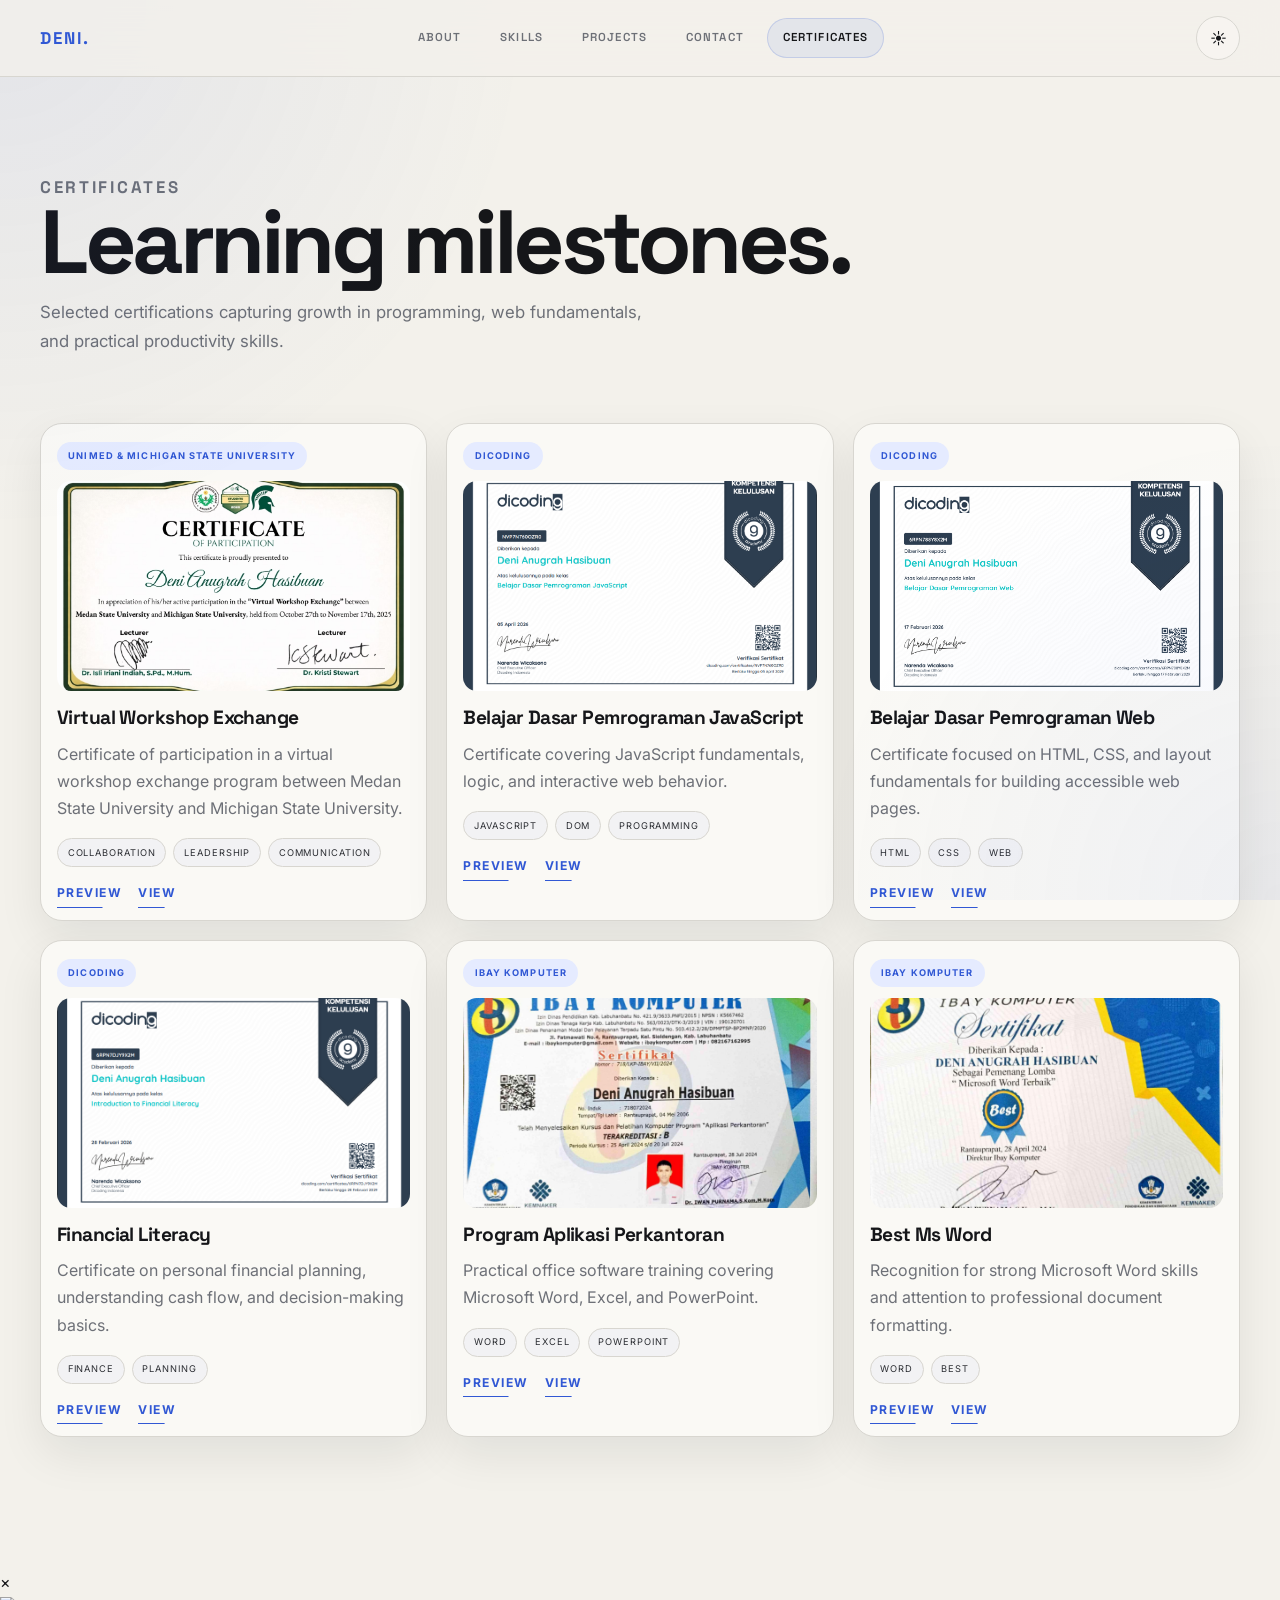
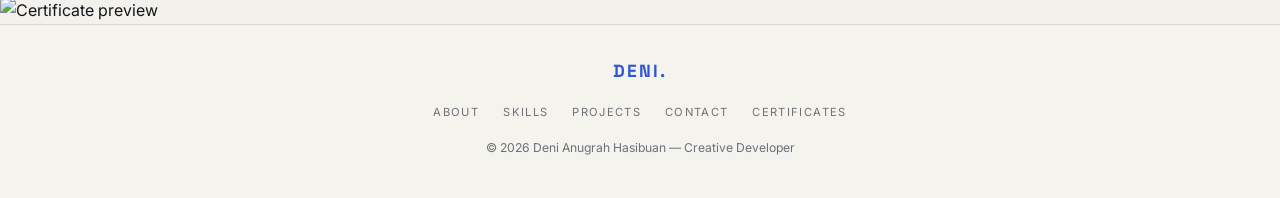
==== commit 4e904551: "addded: certificate for virtual workshop exchange between Medan State University and Michigan State " ====
--- a/certificate.html
+++ b/certificate.html
@@ -49,6 +49,22 @@
 
       <section class="section reveal">
         <div class="certificate-grid">
+          <article class="certificate-card">
+            <span class="cert-badge">Unimed &amp; Michigan State University</span>
+            <img src="img/serticoil.jpeg" alt="Certificate for JavaScript fundamentals" />
+            <h3>Virtual Workshop Exchange</h3>
+            <p>Certificate of participation in a virtual workshop exchange program between Medan State University and Michigan State University.</p>
+            <div class="certificate-tags">
+              <span>Collaboration</span>
+              <span>Leadership</span>
+              <span>Communication</span>
+            </div>
+            <div class="certificate-links">
+              <a class="inline-link preview-btn" href="img/serticoil.jpeg" target="_blank" rel="noreferrer">Preview</a>
+              <a class="inline-link" href="https://drive.google.com/file/d/1rXgmAKYV36vcURq58FsbIqPUbqJg4iiN/view?usp=drive_link" target="_blank" rel="noreferrer">View</a>
+            </div>
+          </article>
+          
           <article class="certificate-card">
             <span class="cert-badge">Dicoding</span>
             <img src="img/js.png" alt="Certificate for JavaScript fundamentals" />
--- a/css/app.css
+++ b/css/app.css
@@ -1126,6 +1126,19 @@
 }
 
 @media (max-width: 760px) {
+  .project-visual {
+    min-height: 0;
+    aspect-ratio: 16 / 9;
+  }
+
+  .project-visual img {
+    object-fit: contain;
+  }
+
+  .project-feature:hover .project-visual img {
+    transform: none;
+  }
+
   .site-header-inner {
     width: min(calc(100% - 1rem), var(--content-width));
   }
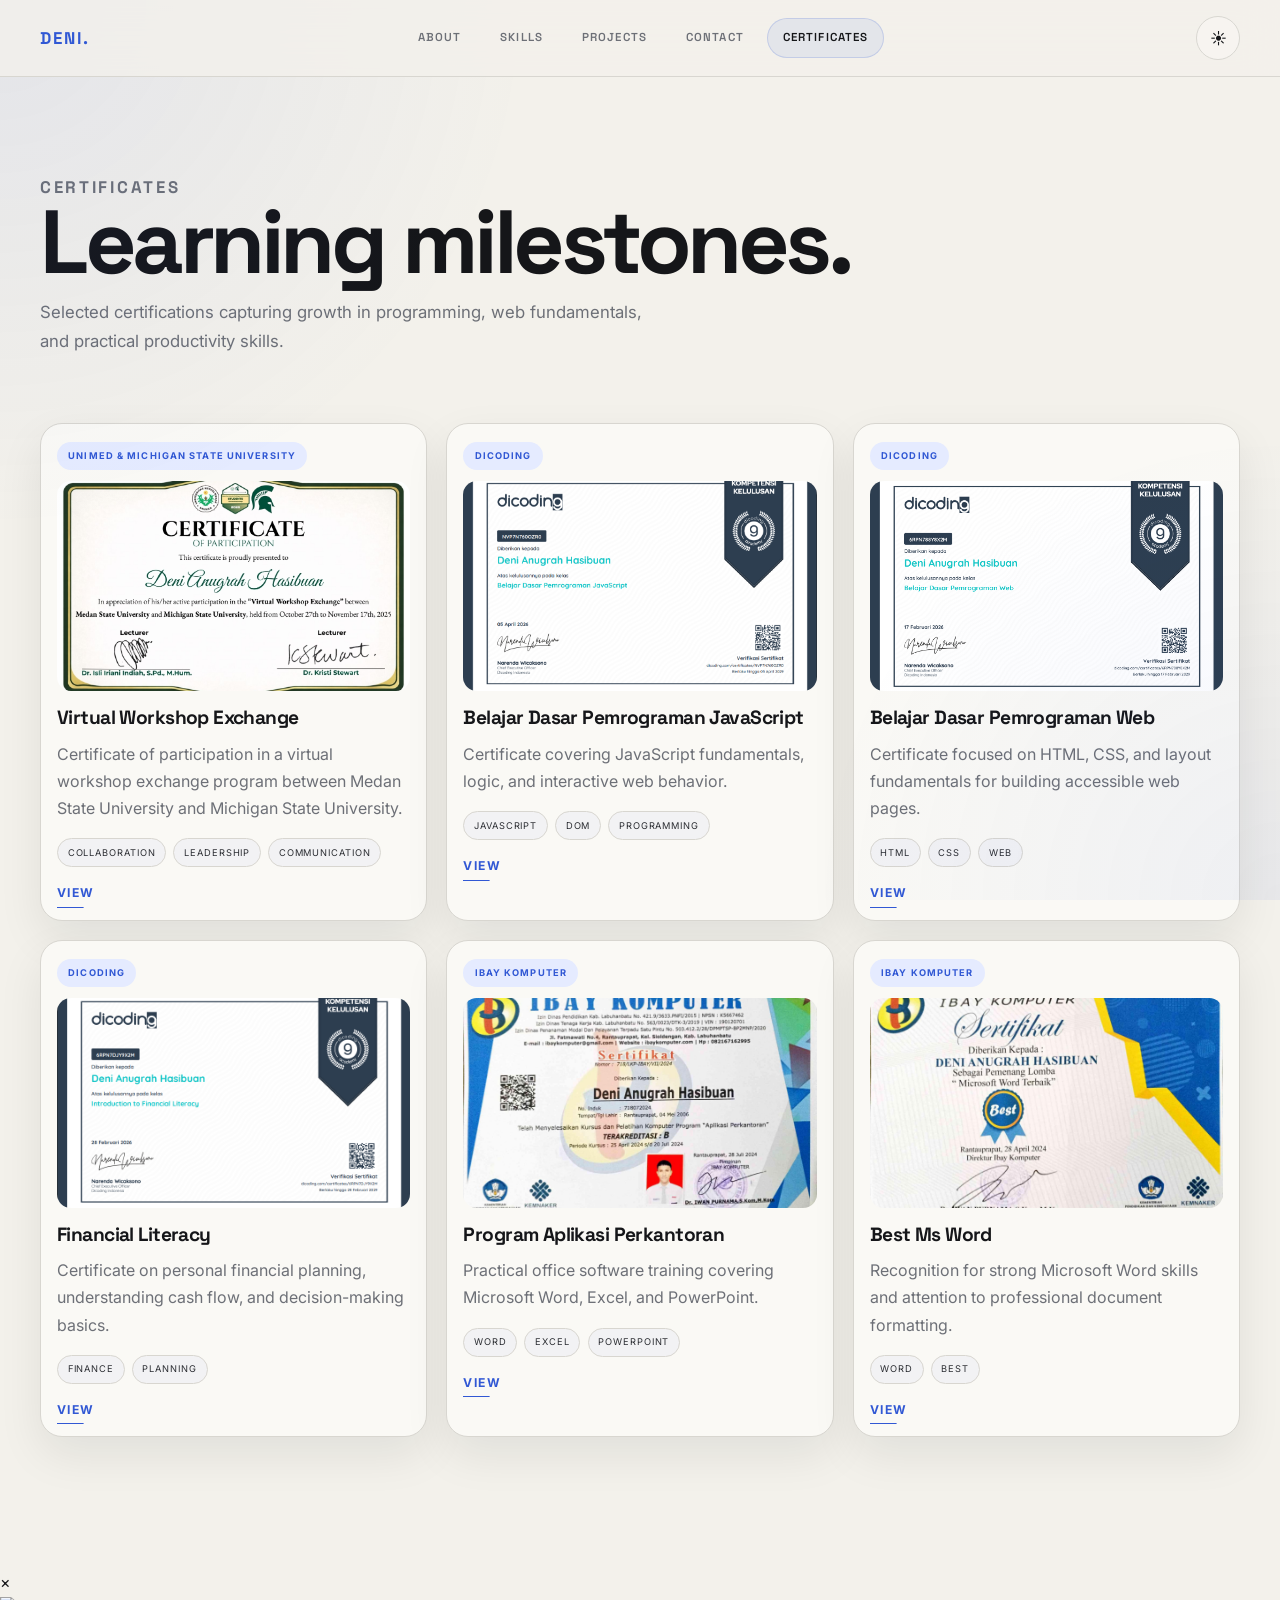
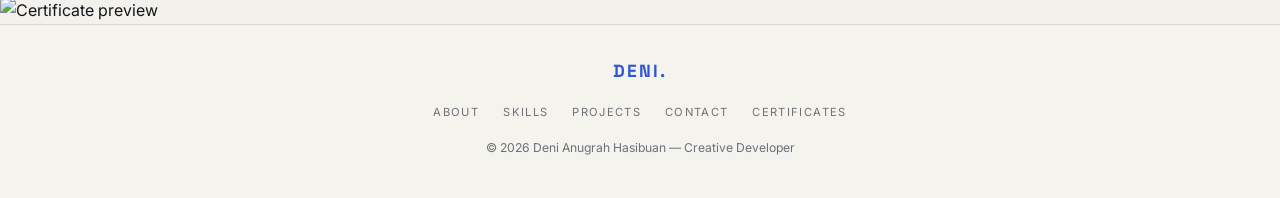
==== commit 6ff155a8: "minor fixes: deleted preview link on certificate.html" ====
--- a/certificate.html
+++ b/certificate.html
@@ -60,8 +60,7 @@
               <span>Communication</span>
             </div>
             <div class="certificate-links">
-              <a class="inline-link preview-btn" href="img/serticoil.jpeg" target="_blank" rel="noreferrer">Preview</a>
-              <a class="inline-link" href="https://drive.google.com/file/d/1rXgmAKYV36vcURq58FsbIqPUbqJg4iiN/view?usp=drive_link" target="_blank" rel="noreferrer">View</a>
+              <a class="inline-link" href="https://drive.google.com/file/d/17XY0IGXL_8W-l_eIMcne9vRG6VUYiYFm/view?usp=drive_link" target="_blank" rel="noreferrer">View</a>
             </div>
           </article>
           
@@ -76,7 +75,6 @@
               <span>Programming</span>
             </div>
             <div class="certificate-links">
-              <a class="inline-link preview-btn" href="img/js.png">Preview</a>
               <a class="inline-link" href="https://drive.google.com/file/d/1rXgmAKYV36vcURq58FsbIqPUbqJg4iiN/view?usp=drive_link" target="_blank" rel="noreferrer">View</a>
             </div>
           </article>
@@ -92,7 +90,6 @@
               <span>Web</span>
             </div>
             <div class="certificate-links">
-              <a class="inline-link preview-btn" href="img/webdasar.png">Preview</a>
               <a class="inline-link" href="https://drive.google.com/file/d/1mfaES-LrSpHyaM1gGZQ5fhZFaLqU7b7v/view?usp=drive_link" target="_blank" rel="noreferrer">View</a>
             </div>
           </article>
@@ -107,7 +104,6 @@
               <span>Planning</span>
             </div>
             <div class="certificate-links">
-              <a class="inline-link preview-btn" href="img/finansial.png">Preview</a>
               <a class="inline-link" href="https://drive.google.com/file/d/183cZ3pw1QHIpmHFEaImYPlVBOEbIl8Od/view?usp=drive_link" target="_blank" rel="noreferrer">View</a>
             </div>
           </article>
@@ -123,7 +119,6 @@
               <span>PowerPoint</span>
             </div>
             <div class="certificate-links">
-              <a class="inline-link preview-btn" href="img/ibay.jpeg">Preview</a>
               <a class="inline-link" href="https://drive.google.com/file/d/1P7HzZrYcylcooaoMvfELi-v6vvjKDJFg/view?usp=drive_link" target="_blank" rel="noreferrer">View</a>
             </div>
           </article>
@@ -138,7 +133,6 @@
               <span>Best</span>
             </div>
             <div class="certificate-links">
-              <a class="inline-link preview-btn" href="img/word.jpeg">Preview</a>
               <a class="inline-link" href="https://drive.google.com/file/d/1YjQuVKYsN7sG2i11h0SEg3BwDkLAnqAS/view?usp=drive_link" target="_blank" rel="noreferrer">View</a>
             </div>
           </article>
